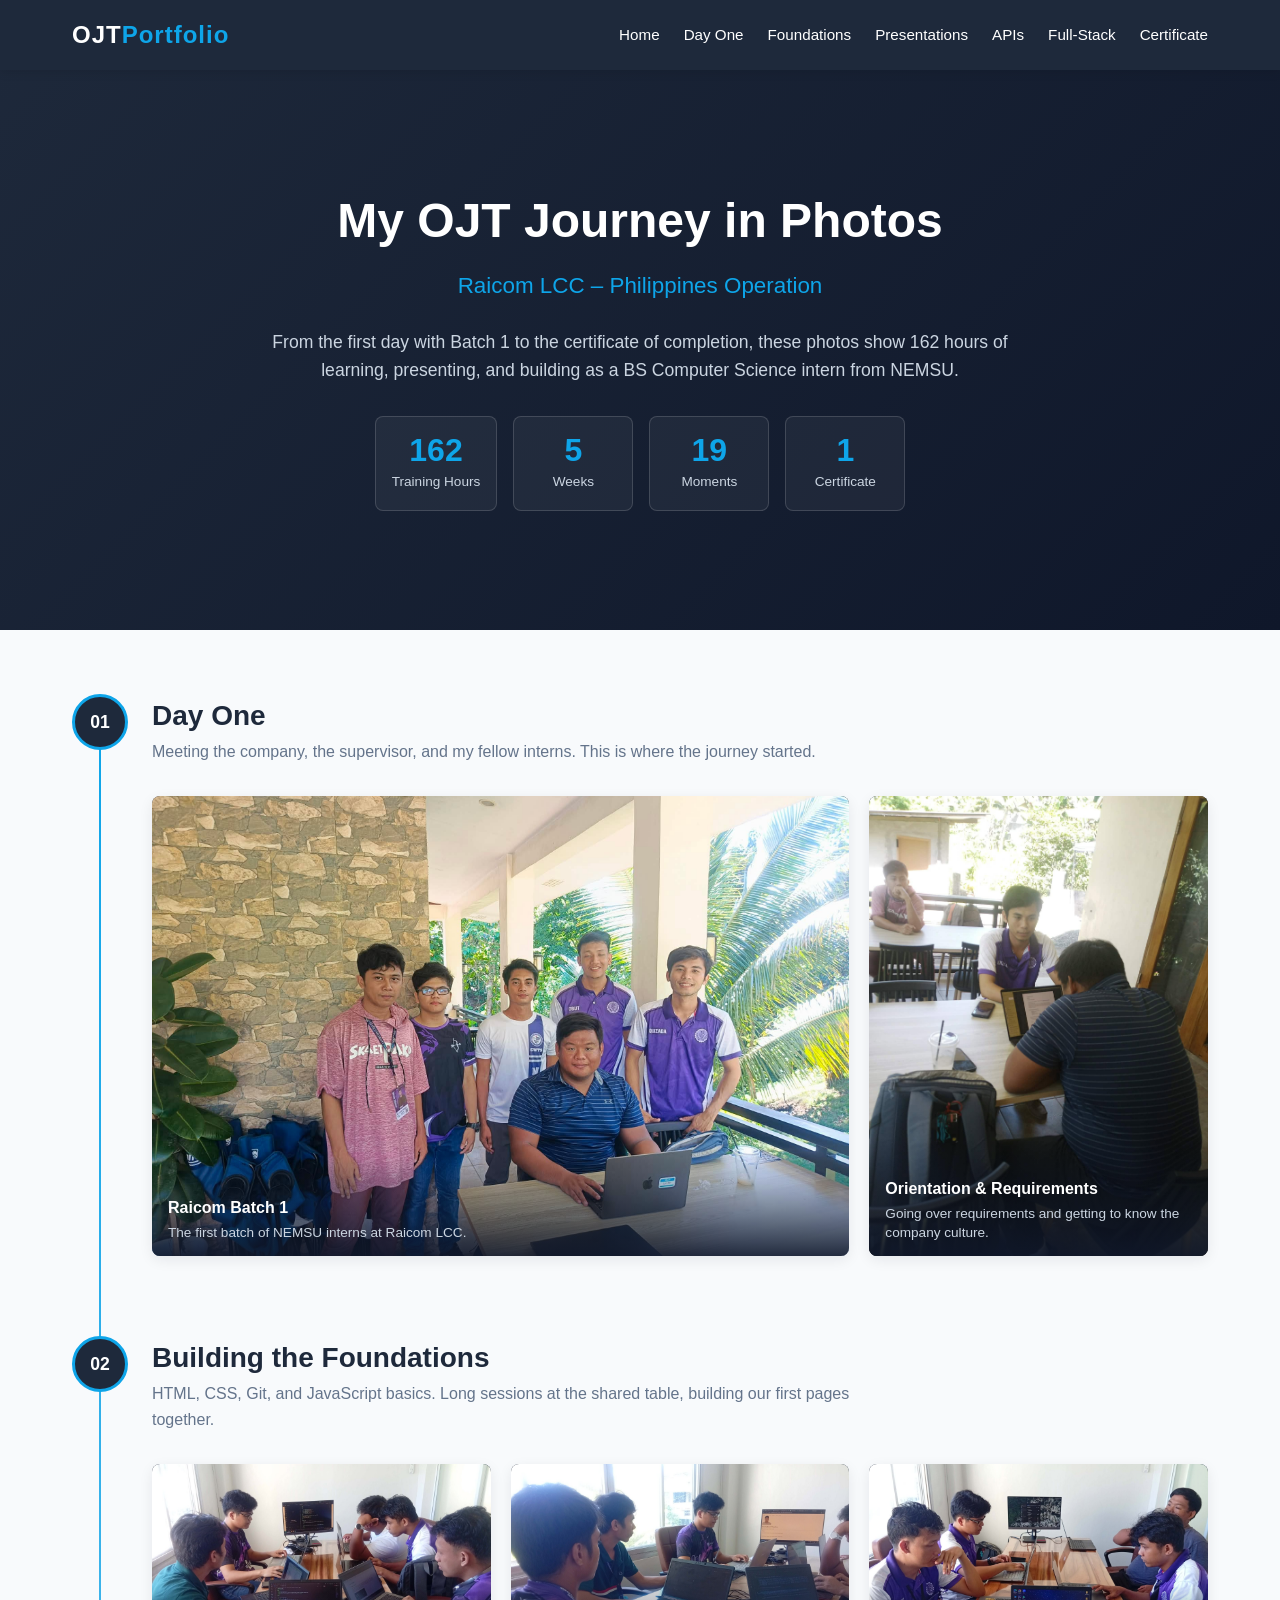
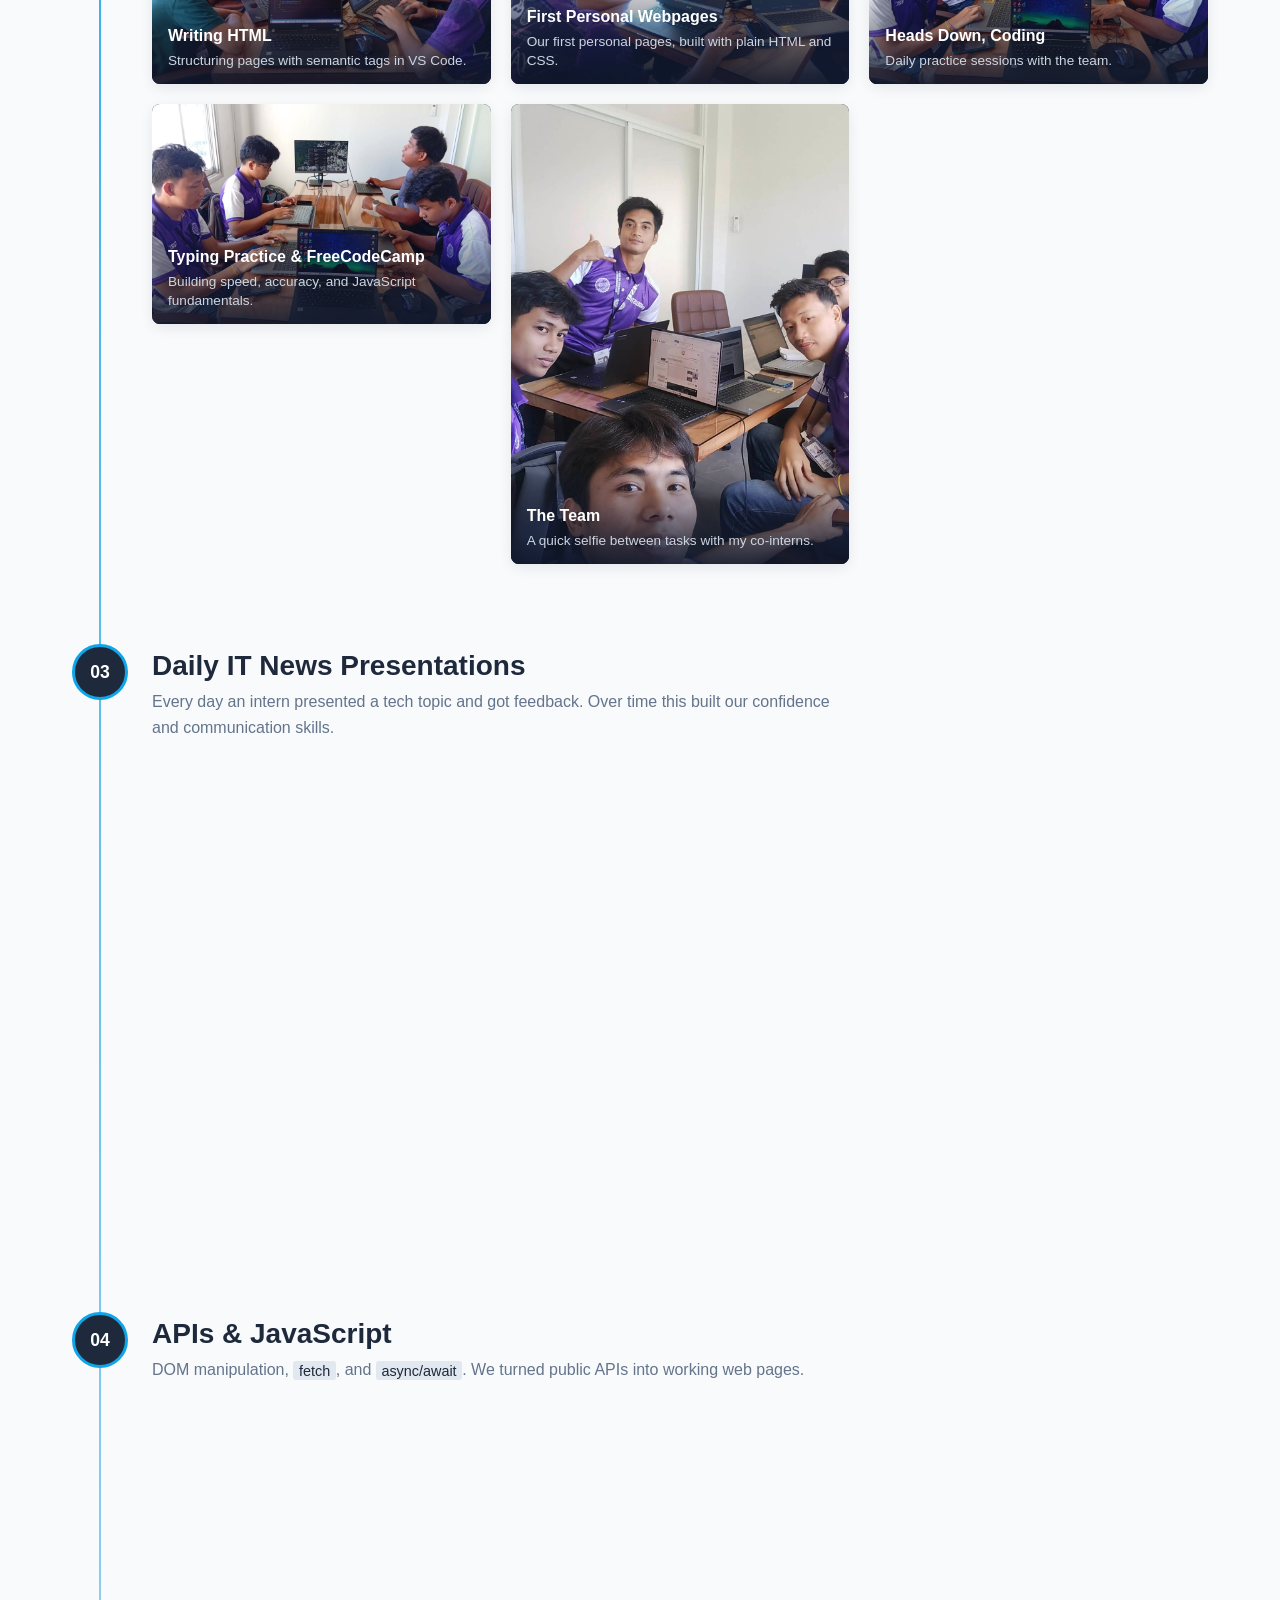
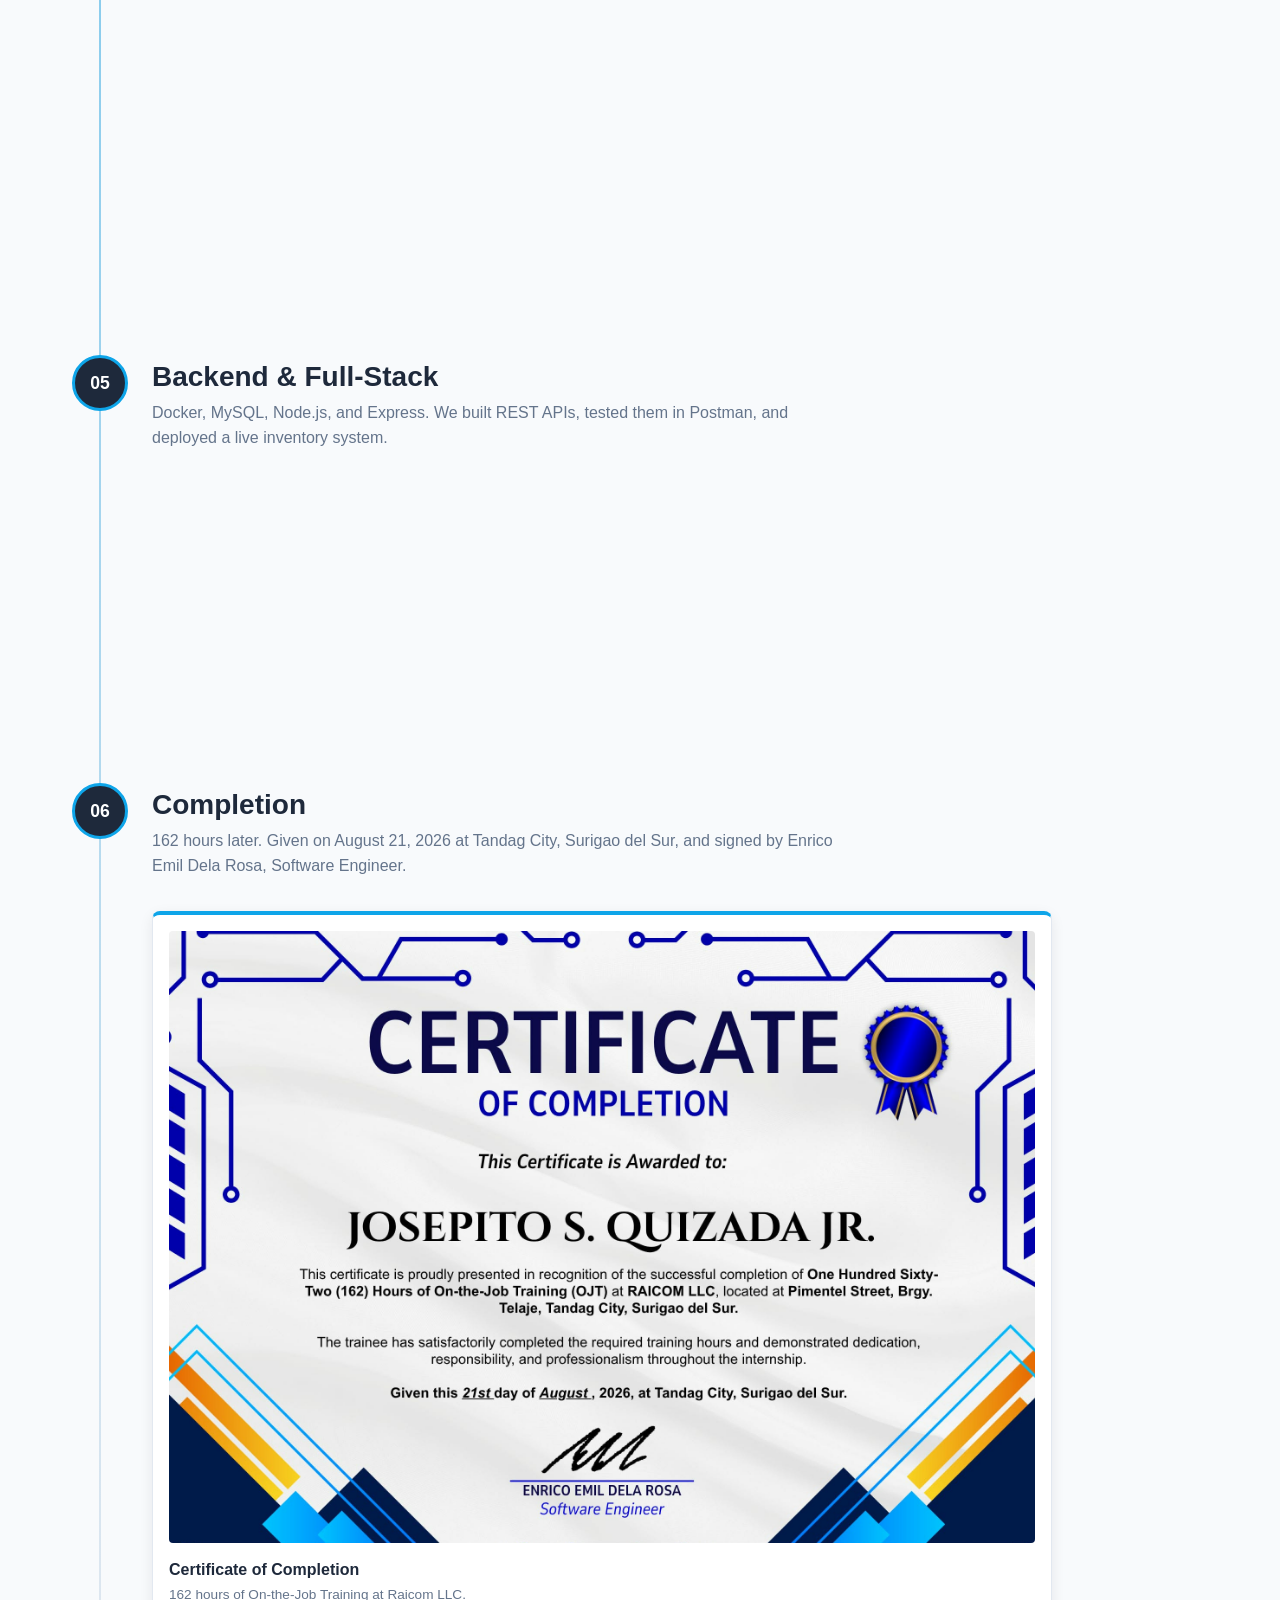
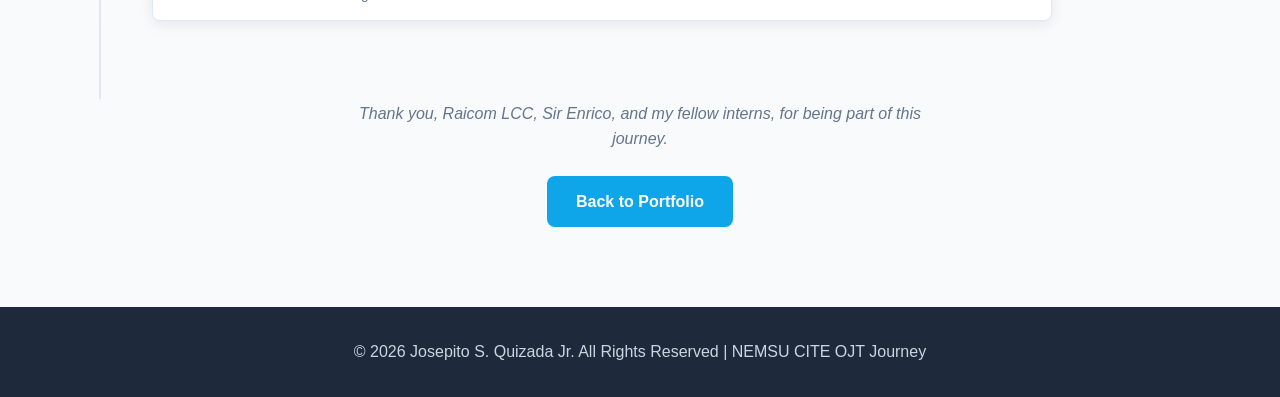
==== gallery.html @ c7881f05 "add image" ====
<!DOCTYPE html>
<html lang="en">

<head>
    <meta charset="UTF-8">
    <meta name="viewport" content="width=device-width, initial-scale=1.0">
    <title>OJT Gallery | Raicom LCC Journey</title>
    <link rel="stylesheet" href="style.css?v=2">
</head>

<body>

    <!-- HEADER / NAVIGATION -->
    <header>
        <div class="nav-container">
            <div class="logo">OJT<span>Portfolio</span></div>
            <div class="hamburger" id="hamburger">
                <span></span><span></span><span></span>
            </div>
            <ul class="nav-links" id="nav-links">
                <li><a href="index.html">Home</a></li>
                <li><a href="#day-one">Day One</a></li>
                <li><a href="#foundations">Foundations</a></li>
                <li><a href="#presentations">Presentations</a></li>
                <li><a href="#apis">APIs</a></li>
                <li><a href="#full-stack">Full-Stack</a></li>
                <li><a href="#completion">Certificate</a></li>
            </ul>
        </div>
    </header>

    <!-- GALLERY HERO -->
    <section class="hero gallery-hero">
        <div class="hero-content">
            <h1>My OJT Journey in Photos</h1>
            <h2>Raicom LCC – Philippines Operation</h2>
            <p>From the first day with Batch 1 to the certificate of completion, these photos show 162 hours of learning, presenting, and building as a BS Computer Science intern from NEMSU.</p>
            <div class="journey-stats">
                <div><strong>162</strong><span>Training Hours</span></div>
                <div><strong>5</strong><span>Weeks</span></div>
                <div><strong>19</strong><span>Moments</span></div>
                <div><strong>1</strong><span>Certificate</span></div>
            </div>
        </div>
    </section>

    <div class="journey">

        <!-- CHAPTER 1 -->
        <section class="chapter" id="day-one">
            <div class="chapter-header">
                <span class="chapter-number">01</span>
                <div>
                    <h2>Day One</h2>
                    <p>Meeting the company, the supervisor, and my fellow interns. This is where the journey started.</p>
                </div>
            </div>
            <div class="photo-grid">
                <figure class="journey-photo wide">
                    <img src="assets/raicombatch1.jpg" alt="Raicom LCC Batch 1 interns group photo" loading="lazy">
                    <figcaption><strong>Raicom Batch 1</strong>The first batch of NEMSU interns at Raicom LCC.</figcaption>
                </figure>
                <figure class="journey-photo tall">
                    <img src="assets/721463658_1334266951483972_678364733204910328_n.jpg" alt="Reviewing OJT requirements on a laptop" loading="lazy">
                    <figcaption><strong>Orientation & Requirements</strong>Going over requirements and getting to know the company culture.</figcaption>
                </figure>
            </div>
        </section>

        <!-- CHAPTER 2 -->
        <section class="chapter" id="foundations">
            <div class="chapter-header">
                <span class="chapter-number">02</span>
                <div>
                    <h2>Building the Foundations</h2>
                    <p>HTML, CSS, Git, and JavaScript basics. Long sessions at the shared table, building our first pages together.</p>
                </div>
            </div>
            <div class="photo-grid">
                <figure class="journey-photo">
                    <img src="assets/724375684_2868672676807858_7904577269663058665_n.jpg" alt="Interns writing HTML in VS Code" loading="lazy">
                    <figcaption><strong>Writing HTML</strong>Structuring pages with semantic tags in VS Code.</figcaption>
                </figure>
                <figure class="journey-photo">
                    <img src="assets/723406323_1397758012410218_245193716592256096_n.jpg" alt="Personal portfolio webpage displayed on a monitor" loading="lazy">
                    <figcaption><strong>First Personal Webpages</strong>Our first personal pages, built with plain HTML and CSS.</figcaption>
                </figure>
                <figure class="journey-photo">
                    <img src="assets/722131070_1001934719464063_4691913325391901336_n.jpg" alt="Interns working on laptops around a table" loading="lazy">
                    <figcaption><strong>Heads Down, Coding</strong>Daily practice sessions with the team.</figcaption>
                </figure>
                <figure class="journey-photo">
                    <img src="assets/724152556_1752923692343780_7006901634733153793_n.jpg" alt="Interns typing on laptops" loading="lazy">
                    <figcaption><strong>Typing Practice & FreeCodeCamp</strong>Building speed, accuracy, and JavaScript fundamentals.</figcaption>
                </figure>
                <figure class="journey-photo tall">
                    <img src="assets/724407792_2012959212926945_6780035419693770024_n.jpg" alt="Selfie with fellow interns in the office" loading="lazy">
                    <figcaption><strong>The Team</strong>A quick selfie between tasks with my co-interns.</figcaption>
                </figure>
            </div>
        </section>

        <!-- CHAPTER 3 -->
        <section class="chapter" id="presentations">
            <div class="chapter-header">
                <span class="chapter-number">03</span>
                <div>
                    <h2>Daily IT News Presentations</h2>
                    <p>Every day an intern presented a tech topic and got feedback. Over time this built our confidence and communication skills.</p>
                </div>
            </div>
            <div class="photo-grid">
                <figure class="journey-photo">
                    <img src="assets/728969310_1725456452208736_2410912896039311364_n.jpg" alt="Presentation slide titled Benefits and Real-Life Uses" loading="lazy">
                    <figcaption><strong>Smart Glasses: Benefits & Real-Life Uses</strong>The Meta Ray-Ban Smart Glasses topic, covering its camera and AI features.</figcaption>
                </figure>
                <figure class="journey-photo">
                    <img src="assets/728473664_1001326665870285_392143491191709705_n.jpg" alt="Intern presenting a slide titled A Much Smarter Assistant" loading="lazy">
                    <figcaption><strong>A Much Smarter Assistant</strong>Presenting the latest in AI assistants to the team.</figcaption>
                </figure>
                <figure class="journey-photo">
                    <img src="assets/729003859_990376323767643_7694907227661144996_n.jpg" alt="Slide titled Multitask Better with Bubbles" loading="lazy">
                    <figcaption><strong>Multitask Better with Bubbles</strong>A mobile productivity feature, discussed as a group.</figcaption>
                </figure>
                <figure class="journey-photo">
                    <img src="assets/732628430_1672381340484463_4357438780199785994_n.jpg" alt="Slide titled Protecting the BPO Industry's Edge" loading="lazy">
                    <figcaption><strong>Protecting the BPO Industry's Edge</strong>How technology is changing the BPO industry.</figcaption>
                </figure>
                <figure class="journey-photo">
                    <img src="assets/740389538_890172923566680_3853242335883349469_n.jpg" alt="Slide titled Enhancing Fisheries with Smarter Solutions" loading="lazy">
                    <figcaption><strong>Enhancing Fisheries with Smarter Solutions</strong>Technology for local industry, close to home in Surigao del Sur.</figcaption>
                </figure>
            </div>
        </section>

        <!-- CHAPTER 4 -->
        <section class="chapter" id="apis">
            <div class="chapter-header">
                <span class="chapter-number">04</span>
                <div>
                    <h2>APIs & JavaScript</h2>
                    <p>DOM manipulation, <code>fetch</code>, and <code>async/await</code>. We turned public APIs into working web pages.</p>
                </div>
            </div>
            <div class="photo-grid">
                <figure class="journey-photo">
                    <img src="assets/741324029_2167921987384156_7016959534248674836_n.jpg" alt="VS Code showing an async fetch function calling an API" loading="lazy">
                    <figcaption><strong>Fetching from an API</strong>Writing <code>async</code> functions to load and render data.</figcaption>
                </figure>
                <figure class="journey-photo">
                    <img src="assets/739139899_1336329362040263_9158942546799377092_n.jpg" alt="Web page listing One Piece Devil Fruits from an API" loading="lazy">
                    <figcaption><strong>Devil Fruits API Project</strong>Rendering API data as cards in the DOM.</figcaption>
                </figure>
                <figure class="journey-photo">
                    <img src="assets/741643065_1571934647619009_1018996313011524096_n.jpg" alt="Intern smiling while coding with a JavaScript file on the monitor" loading="lazy">
                    <figcaption><strong>Prompt-to-API Experiment</strong>Sending user input to an API and showing the response.</figcaption>
                </figure>
                <figure class="journey-photo">
                    <img src="assets/730687630_950086751385381_6681089294189224926_n.jpg" alt="Team discussion around the table" loading="lazy">
                    <figcaption><strong>Feedback & Discussion</strong>Talking through our code and next steps as a team.</figcaption>
                </figure>
                <figure class="journey-photo">
                    <img src="assets/738472727_1433835028507338_1129139053294901568_n.jpg" alt="Interns working on laptops in the office" loading="lazy">
                    <figcaption><strong>Back to Work</strong>Another focused day at the office.</figcaption>
                </figure>
            </div>
        </section>

        <!-- CHAPTER 5 -->
        <section class="chapter" id="full-stack">
            <div class="chapter-header">
                <span class="chapter-number">05</span>
                <div>
                    <h2>Backend & Full-Stack</h2>
                    <p>Docker, MySQL, Node.js, and Express. We built REST APIs, tested them in Postman, and deployed a live inventory system.</p>
                </div>
            </div>
            <div class="photo-grid">
                <figure class="journey-photo">
                    <img src="assets/755864337_1749140056100746_517151868854817988_n.jpg" alt="Node.js server code and Postman request on a laptop" loading="lazy">
                    <figcaption><strong>Building a REST API</strong>Node.js and Express server code next to a Postman test.</figcaption>
                </figure>
                <figure class="journey-photo">
                    <img src="assets/751516571_1548431800114078_7811173529081260983_n.jpg" alt="Interns working on backend code" loading="lazy">
                    <figcaption><strong>Testing Endpoints</strong>Checking routes and JSON responses before deploying.</figcaption>
                </figure>
            </div>
        </section>

        <!-- CHAPTER 6 -->
        <section class="chapter" id="completion">
            <div class="chapter-header">
                <span class="chapter-number">06</span>
                <div>
                    <h2>Completion</h2>
                    <p>162 hours later. Given on August 21, 2026 at Tandag City, Surigao del Sur, and signed by Enrico Emil Dela Rosa, Software Engineer.</p>
                </div>
            </div>
            <figure class="journey-photo certificate-feature">
                <img src="assets/certificate/certificate.jpg" alt="Certificate of Completion awarded to Josepito S. Quizada Jr. for 162 hours of OJT at Raicom LLC" loading="lazy">
                <figcaption><strong>Certificate of Completion</strong>162 hours of On-the-Job Training at Raicom LLC.</figcaption>
            </figure>
        </section>

        <div class="journey-end">
            <p>Thank you, Raicom LCC, Sir Enrico, and my fellow interns, for being part of this journey.</p>
            <a href="index.html" class="btn">Back to Portfolio</a>
        </div>
    </div>

    <!-- LIGHTBOX -->
    <div class="lightbox" id="lightbox" aria-hidden="true">
        <button class="lightbox-btn lightbox-close" id="lightbox-close" aria-label="Close">&times;</button>
        <button class="lightbox-btn lightbox-prev" id="lightbox-prev" aria-label="Previous photo">&#8249;</button>
        <figure>
            <img id="lightbox-image" src="" alt="">
            <figcaption id="lightbox-caption"></figcaption>
        </figure>
        <button class="lightbox-btn lightbox-next" id="lightbox-next" aria-label="Next photo">&#8250;</button>
    </div>

    <!-- FOOTER -->
    <footer>
        <p>&copy; 2026 Josepito S. Quizada Jr. All Rights Reserved | NEMSU CITE OJT Journey</p>
    </footer>

    <script src="gallery.js?v=2"></script>
</body>

</html>
---- style.css ----
/* ==========================================
   CSS VARIABLES & BASE STYLES
   ========================================== */
:root {
    --primary: #1e293b;
    --secondary: #0f172a;
    --accent: #0ea5e9;
    --accent-hover: #0284c7;
    --bg-light: #f8fafc;
    --card-bg: #ffffff;
    --text-main: #334155;
    --text-muted: #64748b;
    --border: #e2e8f0;
    --radius: 8px;
    --transition: all 0.3s ease;
}

* {
    margin: 0;
    padding: 0;
    box-sizing: border-box;
    font-family: 'Segoe UI', Tahoma, Geneva, Verdana, sans-serif;
}

html {
    scroll-behavior: smooth;
}

body {
    background-color: var(--bg-light);
    color: var(--text-main);
    line-height: 1.6;
}

a {
    text-decoration: none;
    color: inherit;
}

ul {
    list-style: none;
}

img {
    display: block;
    max-width: 100%;
    height: auto;
}

/* ==========================================
   NAVIGATION & HEADER
   ========================================== */
header {
    position: fixed;
    top: 0;
    width: 100%;
    background-color: var(--primary);
    color: #fff;
    z-index: 1000;
    box-shadow: 0 2px 10px rgba(0, 0, 0, 0.1);
}

.nav-container {
    max-width: 1200px;
    margin: 0 auto;
    display: flex;
    justify-content: space-between;
    align-items: center;
    padding: 1rem 2rem;
}

.logo {
    font-size: 1.5rem;
    font-weight: 700;
    letter-spacing: 1px;
}

.logo span {
    color: var(--accent);
}

.nav-links {
    display: flex;
    gap: 1.5rem;
}

.nav-links a {
    transition: var(--transition);
    font-weight: 500;
    font-size: 0.95rem;
}

.nav-links a:hover {
    color: var(--accent);
}

.hamburger {
    display: none;
    flex-direction: column;
    cursor: pointer;
    gap: 5px;
}

.hamburger span {
    width: 25px;
    height: 3px;
    background-color: #fff;
    transition: var(--transition);
}

/* ==========================================
   HERO SECTION
   ========================================== */
.hero {
    min-height: 85vh;
    background: linear-gradient(135deg, var(--primary) 0%, var(--secondary) 100%);
    color: #fff;
    display: flex;
    align-items: center;
    justify-content: center;
    text-align: center;
    padding: 6rem 2rem 2rem;
}

.hero-content {
    max-width: 800px;
}

.hero h1 {
    font-size: 3rem;
    margin-bottom: 0.5rem;
}

.hero h2 {
    font-size: 1.4rem;
    color: var(--accent);
    font-weight: 400;
    margin-bottom: 1.5rem;
}

.hero p {
    font-size: 1.1rem;
    color: #cbd5e1;
    margin-bottom: 2rem;
}

.hero .hero-program {
    color: var(--accent);
    font-weight: 600;
    margin-bottom: 1rem;
}

.btn {
    display: inline-block;
    padding: 0.8rem 1.8rem;
    background-color: var(--accent);
    color: #fff;
    border: none;
    border-radius: var(--radius);
    font-weight: 600;
    cursor: pointer;
    transition: var(--transition);
}

.btn:hover {
    background-color: var(--accent-hover);
    transform: translateY(-2px);
}

/* ==========================================
   SHARED LAYOUT & SECTIONS
   ========================================== */
section {
    padding: 5rem 2rem;
    max-width: 1200px;
    margin: 0 auto;
}

.section-title {
    text-align: center;
    font-size: 2rem;
    color: var(--primary);
    margin-bottom: 3rem;
    position: relative;
}

.section-title::after {
    content: '';
    display: block;
    width: 50px;
    height: 4px;
    background-color: var(--accent);
    margin: 0.5rem auto 0;
    border-radius: 2px;
}

/* ==========================================
   NEMSU INSTITUTIONAL IDENTITY
   ========================================== */
.identity-grid {
    display: grid;
    grid-template-columns: repeat(3, 1fr);
    gap: 1.5rem;
}

.identity-card {
    background: var(--card-bg);
    padding: 2rem;
    border-top: 4px solid var(--accent);
    border-radius: var(--radius);
    border-left: 1px solid var(--border);
    border-right: 1px solid var(--border);
    border-bottom: 1px solid var(--border);
}

.identity-card h3 {
    color: var(--primary);
    margin-bottom: 1rem;
}

.identity-card ul {
    padding-left: 1.2rem;
    list-style: disc;
}

.identity-card li {
    margin-bottom: 0.45rem;
}

/* ==========================================
   HOST COMPANY & TRAINING TIMELINE
   ========================================== */
.host-company-intro {
    background: var(--primary);
    color: #fff;
    padding: 2rem;
    border-radius: var(--radius);
    margin-bottom: 1.5rem;
}

.host-company-intro h3 {
    color: var(--accent);
    margin-bottom: 0.5rem;
}

.host-company-grid,
.timeline-grid {
    display: grid;
    grid-template-columns: repeat(3, 1fr);
    gap: 1.5rem;
}

.host-card,
.timeline-card {
    background: var(--card-bg);
    padding: 2rem;
    border: 1px solid var(--border);
    border-radius: var(--radius);
}

.host-card h3 {
    color: var(--primary);
    margin-bottom: 1rem;
}

.value-list {
    padding-left: 1.2rem;
    list-style: disc;
}

.value-list li {
    margin-bottom: 0.8rem;
}

.timeline-title {
    margin-top: 4rem;
}

.timeline-card {
    border-top: 4px solid var(--accent);
}

.timeline-label {
    display: block;
    color: var(--accent-hover);
    font-weight: 700;
    margin-bottom: 1rem;
}

/* ==========================================
   ABOUT & HOURS PROGRESS
   ========================================== */
.about-grid {
    display: grid;
    grid-template-columns: 1fr 1fr;
    gap: 2rem;
    align-items: center;
}

.about-info {
    background: var(--card-bg);
    padding: 2rem;
    border-radius: var(--radius);
    border: 1px solid var(--border);
}

.about-info p {
    margin-bottom: 1rem;
}

.progress-box {
    background: var(--card-bg);
    padding: 2rem;
    border-radius: var(--radius);
    border: 1px solid var(--border);
}

.progress-details {
    display: flex;
    justify-content: space-between;
    margin-bottom: 0.5rem;
    font-weight: 600;
}

.progress-bar-bg {
    width: 100%;
    height: 20px;
    background-color: var(--border);
    border-radius: 10px;
    overflow: hidden;
    margin-bottom: 1rem;
}

.progress-bar-fill {
    height: 100%;
    width: 0%; /* Dynamic via JS */
    background-color: var(--accent);
    transition: width 1.5s ease-in-out;
}

/* ==========================================
   LOGS SECTION & FILTERS
   ========================================== */
.filter-buttons {
    display: flex;
    justify-content: center;
    gap: 1rem;
    margin-bottom: 2rem;
    flex-wrap: wrap;
}

.filter-btn {
    padding: 0.5rem 1.2rem;
    background: var(--card-bg);
    border: 1px solid var(--border);
    border-radius: var(--radius);
    cursor: pointer;
    transition: var(--transition);
    font-weight: 500;
}

.filter-btn.active,
.filter-btn:hover {
    background: var(--primary);
    color: #fff;
    border-color: var(--primary);
}

.logs-grid {
    display: grid;
    grid-template-columns: repeat(auto-fit, minmax(300px, 1fr));
    gap: 1.5rem;
}

.log-card {
    background: var(--card-bg);
    padding: 1.5rem;
    border-radius: var(--radius);
    border: 1px solid var(--border);
    transition: var(--transition);
}

.log-card:hover {
    transform: translateY(-5px);
    box-shadow: 0 5px 15px rgba(0, 0, 0, 0.05);
}

.log-card .date {
    font-size: 0.85rem;
    color: var(--accent);
    font-weight: 600;
    text-transform: uppercase;
    margin-bottom: 0.5rem;
}

.log-card h3 {
    margin-bottom: 0.5rem;
    color: var(--primary);
}

.log-card p {
    text-align: left;
}

.log-card code {
    background: var(--bg-light);
    color: var(--primary);
    padding: 0.1rem 0.35rem;
    border-radius: 3px;
    font-size: 0.9em;
}

.log-link {
    display: inline-block;
    margin-top: 1rem;
    color: var(--accent-hover);
    font-weight: 700;
}

.log-link:hover {
    color: var(--primary);
    text-decoration: underline;
}

/* ==========================================
   PROJECTS SECTION
   ========================================== */
.projects-grid {
    display: grid;
    grid-template-columns: repeat(auto-fit, minmax(280px, 1fr));
    gap: 2rem;
}

.project-card {
    background: var(--card-bg);
    border-radius: var(--radius);
    border: 1px solid var(--border);
    overflow: hidden;
    cursor: pointer;
    transition: var(--transition);
}

.project-card:hover {
    transform: translateY(-5px);
    box-shadow: 0 8px 20px rgba(0, 0, 0, 0.08);
}

.project-img {
    width: 100%;
    height: 180px;
    background-color: var(--primary);
    display: flex;
    align-items: center;
    justify-content: center;
    color: #fff;
    font-weight: 600;
}

.project-info {
    padding: 1.5rem;
}

.project-info h3 {
    color: var(--primary);
    margin-bottom: 0.5rem;
}

.project-tags {
    display: flex;
    gap: 0.5rem;
    flex-wrap: wrap;
    margin-top: 1rem;
}

.project-link {
    display: inline-block;
    margin-top: 1.25rem;
    color: var(--accent-hover);
    font-weight: 700;
}

.project-link:hover {
    color: var(--primary);
    text-decoration: underline;
}

.tag {
    font-size: 0.75rem;
    background: var(--bg-light);
    padding: 0.2rem 0.6rem;
    border-radius: 4px;
    border: 1px solid var(--border);
}

/* ==========================================
   JOURNEY GALLERY PREVIEW (HOME PAGE)
   ========================================== */
.gallery-preview-grid {
    display: grid;
    grid-template-columns: repeat(4, 1fr);
    grid-auto-rows: 180px;
    gap: 1rem;
}

.gallery-preview-item {
    position: relative;
    overflow: hidden;
    border-radius: var(--radius);
    background: var(--primary);
}

.gallery-preview-item.large {
    grid-column: span 2;
    grid-row: span 2;
}

.gallery-preview-item img {
    width: 100%;
    height: 100%;
    object-fit: cover;
    transition: transform 0.5s ease;
}

.gallery-preview-item span {
    position: absolute;
    left: 0;
    right: 0;
    bottom: 0;
    padding: 2rem 1rem 0.75rem;
    background: linear-gradient(transparent, rgba(15, 23, 42, 0.85));
    color: #fff;
    font-weight: 700;
}

.gallery-preview-item:hover img {
    transform: scale(1.06);
}

.gallery-cta {
    text-align: center;
    margin-top: 2rem;
}

/* ==========================================
   JOURNEY GALLERY PAGE
   ========================================== */
.gallery-hero {
    min-height: 70vh;
    max-width: none;
}

.journey-stats {
    display: flex;
    justify-content: center;
    flex-wrap: wrap;
    gap: 1rem;
}

.journey-stats div {
    min-width: 120px;
    padding: 1rem;
    border: 1px solid rgba(255, 255, 255, 0.15);
    border-radius: var(--radius);
    background: rgba(255, 255, 255, 0.05);
}

.journey-stats strong {
    display: block;
    color: var(--accent);
    font-size: 2rem;
    line-height: 1.1;
}

.journey-stats span {
    color: #cbd5e1;
    font-size: 0.85rem;
}

.journey {
    position: relative;
    max-width: 1200px;
    margin: 0 auto;
    padding: 0 2rem;
}

/* Timeline line connecting the chapters */
.journey::before {
    content: '';
    position: absolute;
    top: 5rem;
    bottom: 10rem;
    left: calc(2rem + 27px);
    width: 2px;
    background: linear-gradient(var(--accent), var(--border));
}

.chapter {
    position: relative;
    max-width: none;
    padding: 4rem 0 1rem;
}

.chapter-header {
    display: flex;
    align-items: flex-start;
    gap: 1.5rem;
    margin-bottom: 2rem;
}

.chapter-number {
    position: relative;
    z-index: 1;
    flex-shrink: 0;
    display: flex;
    align-items: center;
    justify-content: center;
    width: 56px;
    height: 56px;
    border-radius: 50%;
    background: var(--primary);
    border: 3px solid var(--accent);
    color: #fff;
    font-weight: 700;
    font-size: 1.1rem;
}

.chapter-header h2 {
    color: var(--primary);
    font-size: 1.75rem;
}

.chapter-header p {
    max-width: 700px;
    color: var(--text-muted);
}

.chapter-header code {
    background: var(--border);
    color: var(--primary);
    padding: 0.1rem 0.35rem;
    border-radius: 3px;
    font-size: 0.9em;
}

.photo-grid {
    display: grid;
    grid-template-columns: repeat(auto-fill, minmax(280px, 1fr));
    grid-auto-rows: 220px;
    grid-auto-flow: dense;
    gap: 1.25rem;
    padding-left: calc(56px + 1.5rem);
}

.journey-photo {
    position: relative;
    overflow: hidden;
    border-radius: var(--radius);
    background: var(--primary);
    cursor: zoom-in;
    box-shadow: 0 4px 14px rgba(15, 23, 42, 0.08);
    opacity: 0;
    transform: translateY(24px);
    transition: opacity 0.6s ease, transform 0.6s ease, box-shadow 0.3s ease;
}

.journey-photo.visible {
    opacity: 1;
    transform: none;
}

.journey-photo.wide {
    grid-column: span 2;
    grid-row: span 2;
}

.journey-photo.tall {
    grid-row: span 2;
}

.journey-photo img {
    display: block;
    width: 100%;
    height: 100%;
    object-fit: cover;
    transition: transform 0.5s ease;
}

.journey-photo figcaption {
    position: absolute;
    left: 0;
    right: 0;
    bottom: 0;
    padding: 2.5rem 1rem 0.9rem;
    background: linear-gradient(transparent, rgba(15, 23, 42, 0.9));
    color: #cbd5e1;
    font-size: 0.85rem;
    line-height: 1.4;
}

.journey-photo figcaption strong {
    display: block;
    color: #fff;
    font-size: 1rem;
    margin-bottom: 0.2rem;
}

.journey-photo figcaption code {
    background: rgba(255, 255, 255, 0.15);
    color: #fff;
    padding: 0 0.3rem;
    border-radius: 3px;
}

.journey-photo:hover {
    box-shadow: 0 10px 28px rgba(15, 23, 42, 0.18);
}

.journey-photo:hover img {
    transform: scale(1.05);
}

.certificate-feature {
    margin-left: calc(56px + 1.5rem);
    max-width: 900px;
    padding: 1rem;
    background: var(--card-bg);
    border: 1px solid var(--border);
    border-top: 4px solid var(--accent);
}

.certificate-feature img {
    height: auto;
    border-radius: 4px;
}

.certificate-feature figcaption {
    position: static;
    padding: 1rem 0 0;
    background: none;
    color: var(--text-muted);
}

.certificate-feature figcaption strong {
    color: var(--primary);
}

.certificate-feature:hover img {
    transform: none;
}

.journey-end {
    padding: 4rem 0 2rem;
    text-align: center;
}

.journey-end p {
    max-width: 600px;
    margin: 0 auto 1.5rem;
    color: var(--text-muted);
    font-style: italic;
}

/* Lightbox */
.lightbox {
    display: none;
    position: fixed;
    inset: 0;
    z-index: 2100;
    align-items: center;
    justify-content: center;
    padding: 2rem 4.5rem;
    background: rgba(15, 23, 42, 0.95);
}

.lightbox.open {
    display: flex;
}

.lightbox figure {
    max-width: 1100px;
    text-align: center;
}

.lightbox img {
    max-width: 100%;
    max-height: 78vh;
    object-fit: contain;
    border-radius: 4px;
}

.lightbox figcaption {
    margin-top: 1rem;
    color: #cbd5e1;
}

.lightbox figcaption strong {
    display: block;
    color: #fff;
    font-size: 1.1rem;
}

.lightbox figcaption code {
    background: rgba(255, 255, 255, 0.1);
    color: #fff;
    padding: 0.1rem 0.35rem;
    border-radius: 3px;
}

.lightbox-count {
    display: block;
    margin-top: 0.5rem;
    color: var(--accent);
    font-size: 0.85rem;
    font-weight: 600;
}

.lightbox-btn {
    position: absolute;
    border: 0;
    background: rgba(255, 255, 255, 0.08);
    color: #fff;
    cursor: pointer;
    transition: var(--transition);
}

.lightbox-btn:hover {
    background: var(--accent);
}

.lightbox-close {
    top: 1rem;
    right: 1rem;
    width: 44px;
    height: 44px;
    border-radius: 50%;
    font-size: 1.8rem;
    line-height: 1;
}

.lightbox-prev,
.lightbox-next {
    top: 50%;
    transform: translateY(-50%);
    width: 48px;
    height: 72px;
    border-radius: var(--radius);
    font-size: 2.5rem;
}

.lightbox-prev {
    left: 1rem;
}

.lightbox-next {
    right: 1rem;
}

/* ==========================================
   SKILLS SECTION
   ========================================== */
.skills-grid {
    display: grid;
    grid-template-columns: 1fr 1fr;
    gap: 2rem;
}

.skills-category {
    background: var(--card-bg);
    padding: 2rem;
    border-radius: var(--radius);
    border: 1px solid var(--border);
}

.skills-category h3 {
    margin-bottom: 1rem;
    color: var(--primary);
}

.skills-list {
    display: flex;
    flex-wrap: wrap;
    gap: 0.8rem;
}

.skill-badge {
    background: var(--bg-light);
    border: 1px solid var(--border);
    padding: 0.5rem 1rem;
    border-radius: 20px;
    font-size: 0.9rem;
    font-weight: 500;
}

/* ==========================================
   CONTACT SECTION
   ========================================== */
.contact-container {
    display: grid;
    grid-template-columns: 1fr 1fr;
    gap: 2rem;
}

.contact-info,
.contact-form {
    background: var(--card-bg);
    padding: 2rem;
    border-radius: var(--radius);
    border: 1px solid var(--border);
}

.form-group {
    margin-bottom: 1.2rem;
}

.form-group label {
    display: block;
    margin-bottom: 0.4rem;
    font-weight: 500;
}

.form-group input,
.form-group textarea {
    width: 100%;
    padding: 0.8rem;
    border: 1px solid var(--border);
    border-radius: var(--radius);
    outline: none;
}

.form-group input:focus,
.form-group textarea:focus {
    border-color: var(--accent);
}

/* ==========================================
   MODAL POPUP
   ========================================== */
.modal {
    display: none;
    position: fixed;
    top: 0;
    left: 0;
    width: 100%;
    height: 100%;
    background-color: rgba(0, 0, 0, 0.6);
    z-index: 2000;
    justify-content: center;
    align-items: center;
    padding: 1rem;
}

.modal-content {
    background: var(--card-bg);
    padding: 2rem;
    border-radius: var(--radius);
    max-width: 600px;
    width: 100%;
    position: relative;
}

.close-modal {
    position: absolute;
    top: 1rem;
    right: 1.5rem;
    font-size: 1.5rem;
    cursor: pointer;
    color: var(--text-muted);
}

/* ==========================================
   FOOTER
   ========================================== */
footer {
    background: var(--primary);
    color: #cbd5e1;
    text-align: center;
    padding: 2rem;
    margin-top: 3rem;
}

/* ==========================================
   RESPONSIVE DESIGN
   ========================================== */
@media (max-width: 768px) {
    .hamburger {
        display: flex;
    }

    .nav-links {
        display: none;
        flex-direction: column;
        position: absolute;
        top: 100%;
        left: 0;
        width: 100%;
        background: var(--primary);
        padding: 1rem;
    }

    .nav-links.active {
        display: flex;
    }

    .about-grid,
    .identity-grid,
    .host-company-grid,
    .timeline-grid,
    .skills-grid,
    .contact-container {
        grid-template-columns: 1fr;
    }

    .gallery-preview-grid {
        grid-template-columns: 1fr 1fr;
        grid-auto-rows: 140px;
    }

    .journey {
        padding: 0 1rem;
    }

    .journey::before {
        display: none;
    }

    .chapter-number {
        width: 44px;
        height: 44px;
        font-size: 0.95rem;
    }

    .photo-grid {
        grid-template-columns: 1fr;
        grid-auto-rows: 240px;
        padding-left: 0;
    }

    .journey-photo.wide {
        grid-column: auto;
        grid-row: auto;
    }

    .certificate-feature {
        margin-left: 0;
    }

    .lightbox {
        padding: 4rem 0.5rem 6rem;
    }

    .lightbox-prev,
    .lightbox-next {
        top: auto;
        bottom: 1rem;
        transform: none;
    }

    .hero h1 {
        font-size: 2.2rem;
    }
}
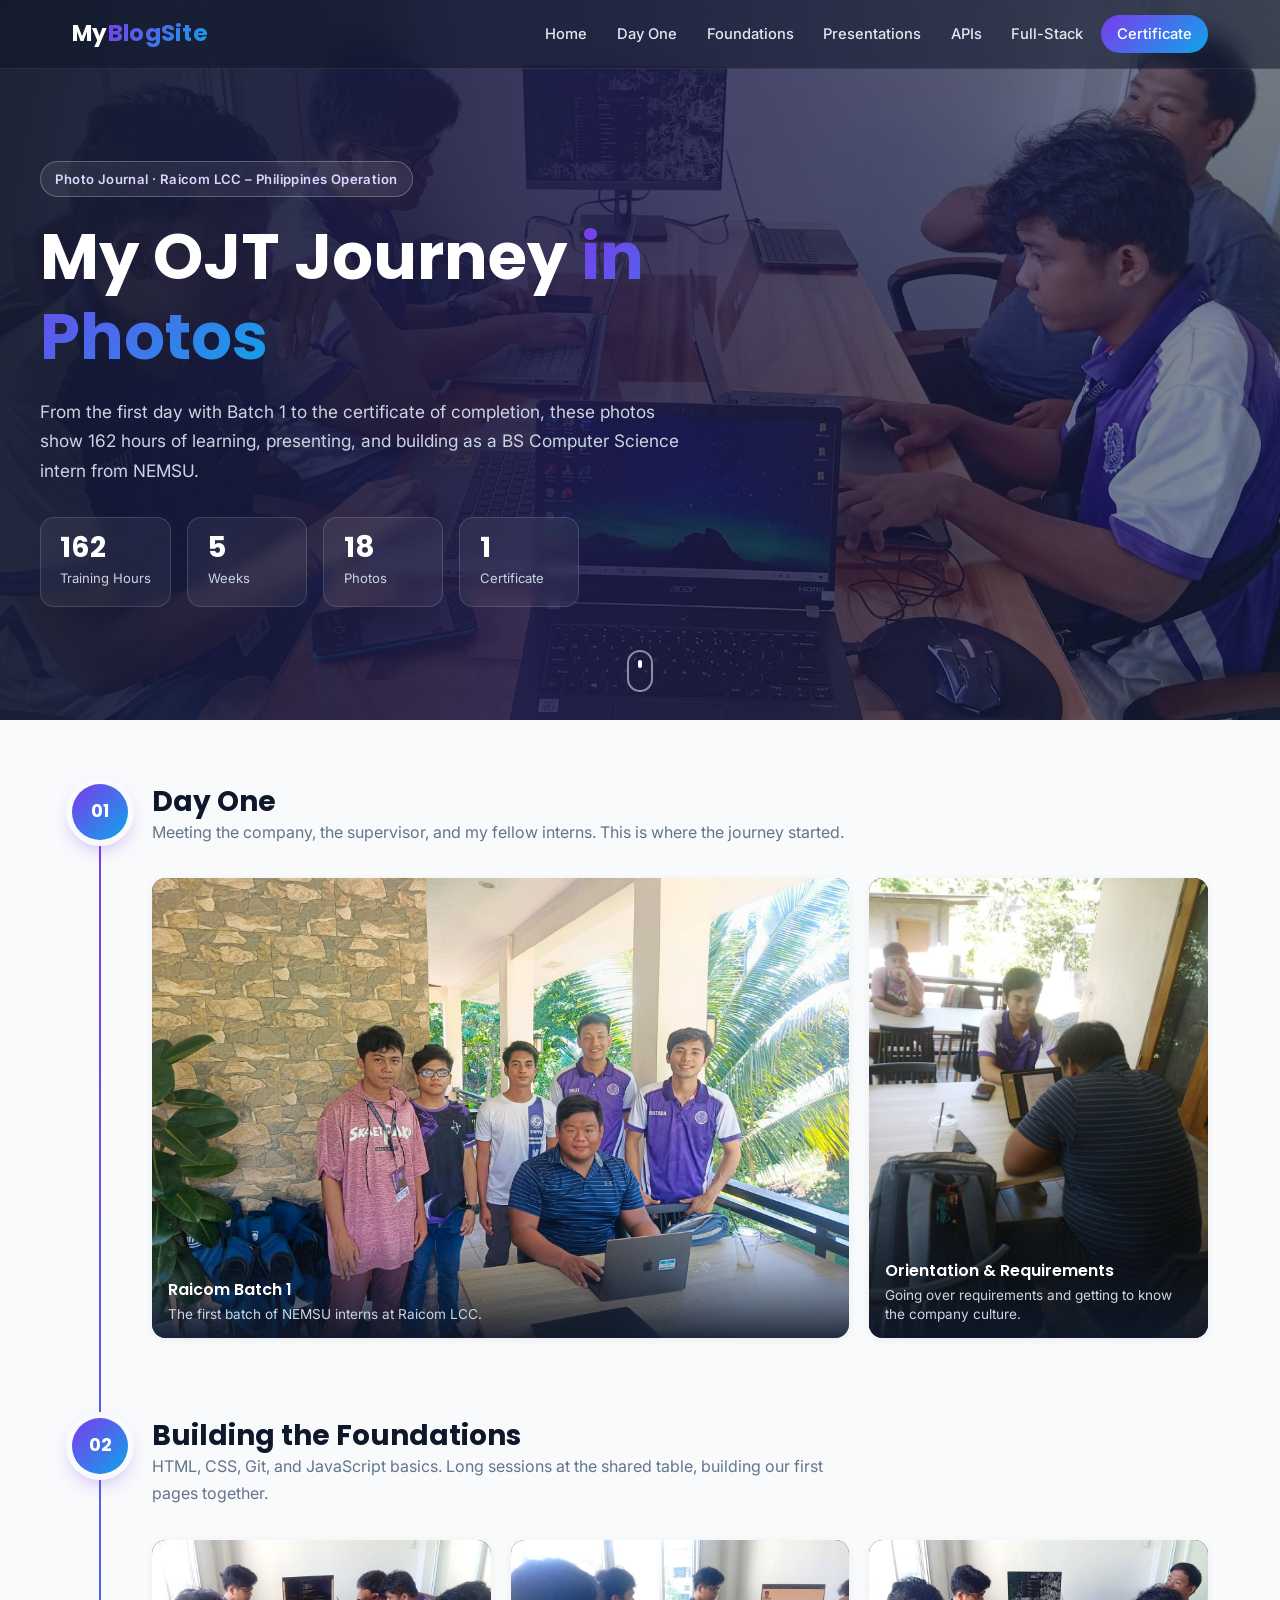
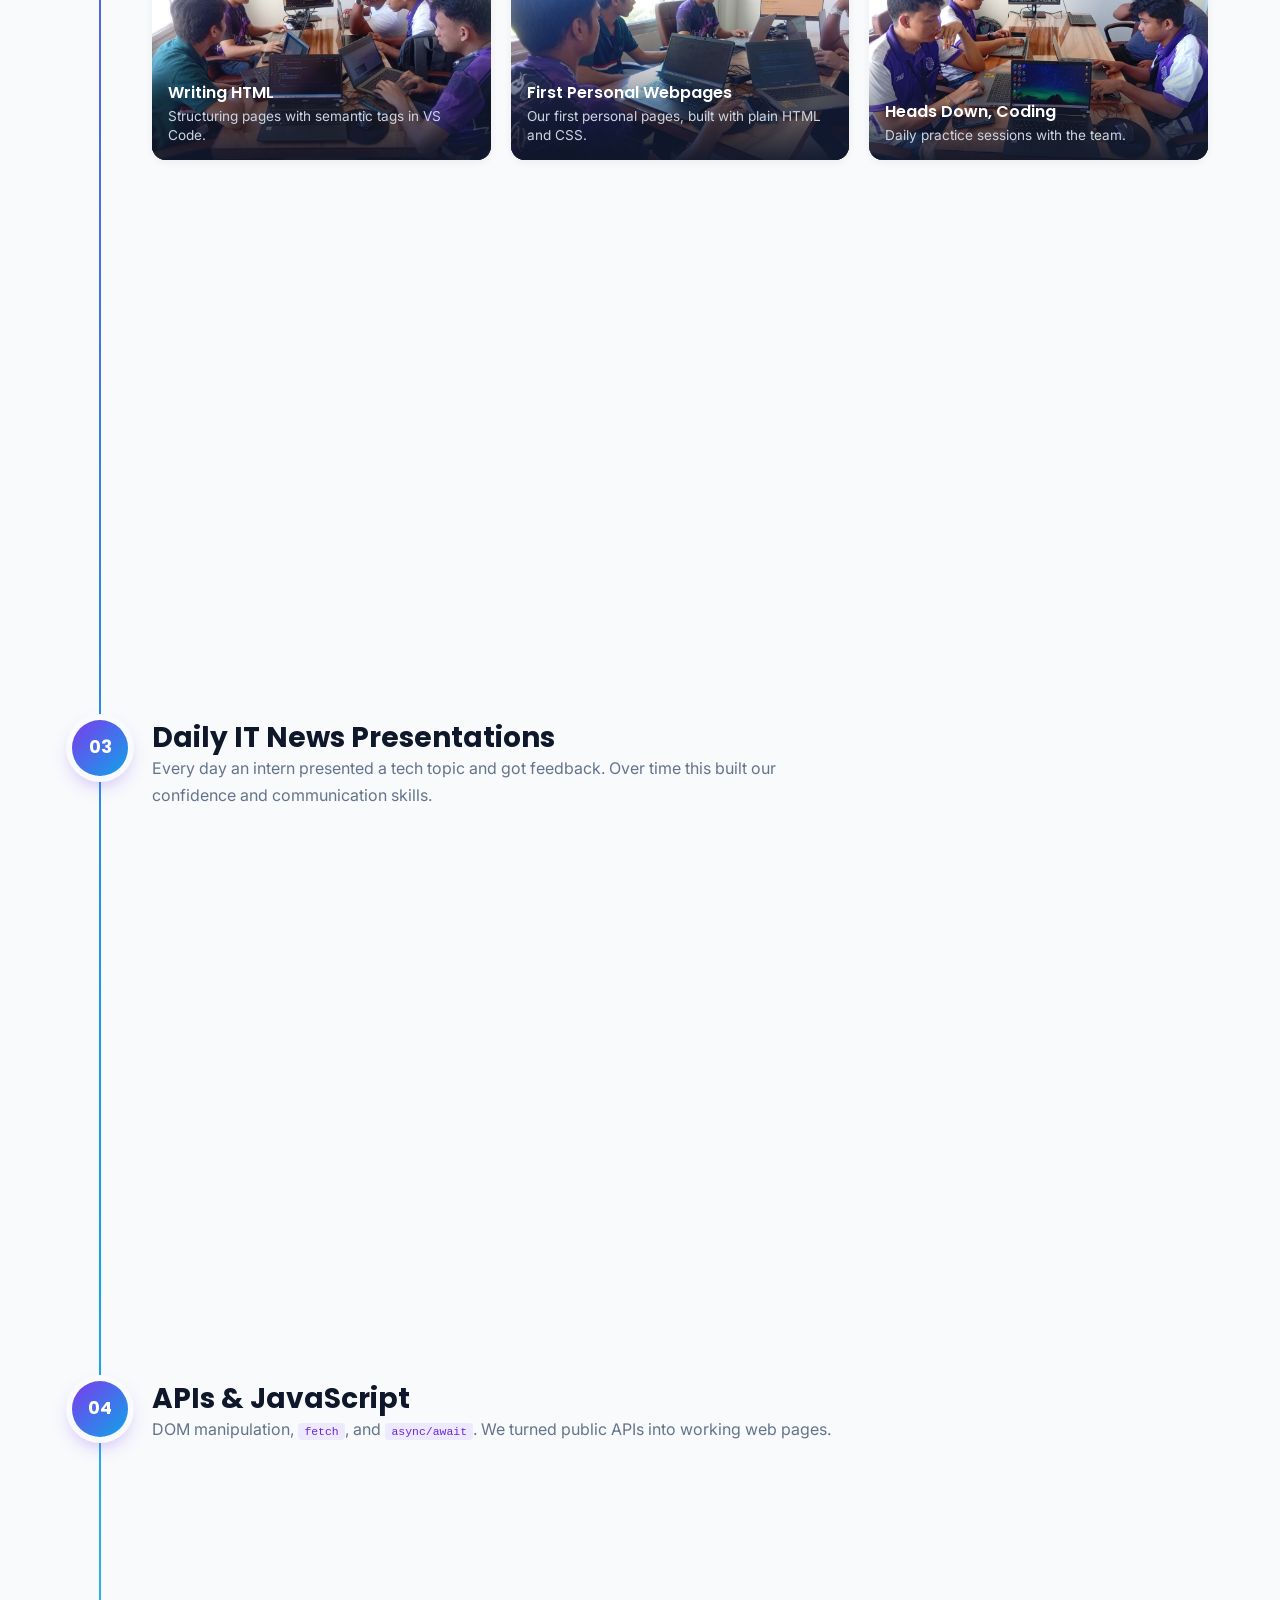
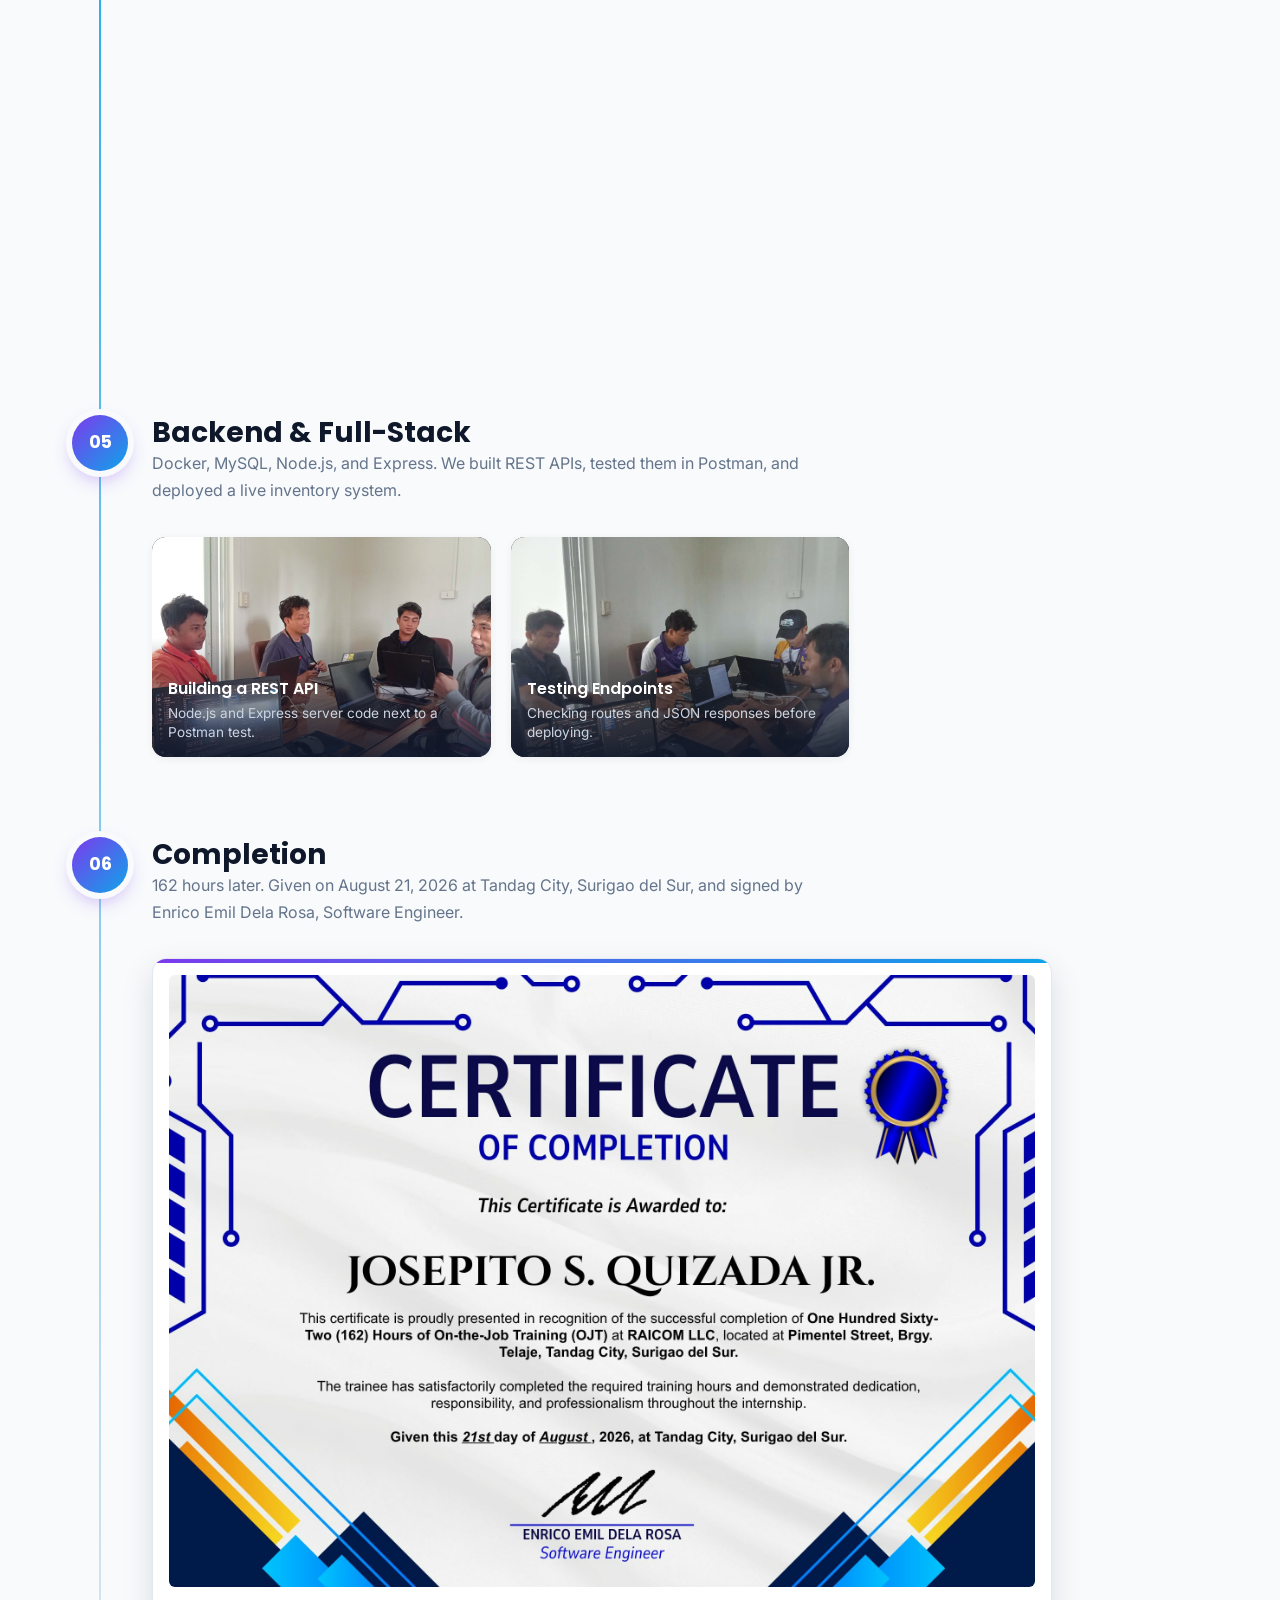
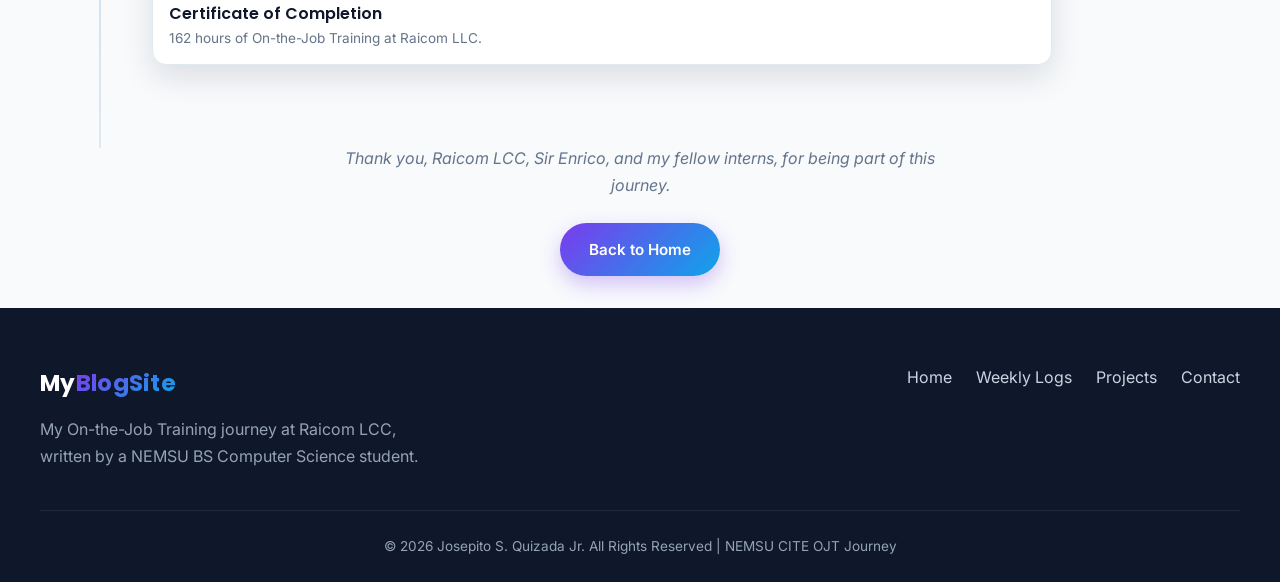
==== commit f785a0b1: "make responsive image" ====
--- a/gallery.html
+++ b/gallery.html
@@ -4,19 +4,22 @@
 <head>
     <meta charset="UTF-8">
     <meta name="viewport" content="width=device-width, initial-scale=1.0">
-    <title>OJT Gallery | Raicom LCC Journey</title>
-    <link rel="stylesheet" href="style.css?v=2">
+    <title>MyBlogSite Gallery | Raicom LCC Journey</title>
+    <link rel="preconnect" href="https://fonts.googleapis.com">
+    <link rel="preconnect" href="https://fonts.gstatic.com" crossorigin>
+    <link href="https://fonts.googleapis.com/css2?family=Inter:wght@400;500;600&family=Poppins:wght@500;600;700&display=swap" rel="stylesheet">
+    <link rel="stylesheet" href="style.css?v=3">
 </head>
 
 <body>
 
     <!-- HEADER / NAVIGATION -->
-    <header>
+    <header id="site-header">
         <div class="nav-container">
-            <div class="logo">OJT<span>Portfolio</span></div>
-            <div class="hamburger" id="hamburger">
+            <a href="index.html" class="logo">My<span>BlogSite</span></a>
+            <button class="hamburger" id="hamburger" aria-label="Toggle menu">
                 <span></span><span></span><span></span>
-            </div>
+            </button>
             <ul class="nav-links" id="nav-links">
                 <li><a href="index.html">Home</a></li>
                 <li><a href="#day-one">Day One</a></li>
@@ -24,24 +27,25 @@
                 <li><a href="#presentations">Presentations</a></li>
                 <li><a href="#apis">APIs</a></li>
                 <li><a href="#full-stack">Full-Stack</a></li>
-                <li><a href="#completion">Certificate</a></li>
+                <li><a href="#completion" class="nav-cta">Certificate</a></li>
             </ul>
         </div>
     </header>
 
     <!-- GALLERY HERO -->
-    <section class="hero gallery-hero">
+    <section class="hero gallery-hero" style="--hero-image: url('assets/722131070_1001934719464063_4691913325391901336_n.jpg');">
         <div class="hero-content">
-            <h1>My OJT Journey in Photos</h1>
-            <h2>Raicom LCC – Philippines Operation</h2>
+            <span class="hero-chip">Photo Journal · Raicom LCC – Philippines Operation</span>
+            <h1>My OJT Journey <span class="gradient-text">in Photos</span></h1>
             <p>From the first day with Batch 1 to the certificate of completion, these photos show 162 hours of learning, presenting, and building as a BS Computer Science intern from NEMSU.</p>
-            <div class="journey-stats">
+            <div class="hero-stats">
                 <div><strong>162</strong><span>Training Hours</span></div>
                 <div><strong>5</strong><span>Weeks</span></div>
-                <div><strong>19</strong><span>Moments</span></div>
+                <div><strong>18</strong><span>Photos</span></div>
                 <div><strong>1</strong><span>Certificate</span></div>
             </div>
         </div>
+        <a href="#day-one" class="scroll-hint" aria-label="Scroll down"></a>
     </section>
 
     <div class="journey">
@@ -204,7 +208,7 @@
 
         <div class="journey-end">
             <p>Thank you, Raicom LCC, Sir Enrico, and my fellow interns, for being part of this journey.</p>
-            <a href="index.html" class="btn">Back to Portfolio</a>
+            <a href="index.html" class="btn">Back to Home</a>
         </div>
     </div>
 
@@ -221,10 +225,24 @@
 
     <!-- FOOTER -->
     <footer>
-        <p>&copy; 2026 Josepito S. Quizada Jr. All Rights Reserved | NEMSU CITE OJT Journey</p>
+        <div class="footer-inner">
+            <div>
+                <a href="index.html" class="logo">My<span>BlogSite</span></a>
+                <p>My On-the-Job Training journey at Raicom LCC, written by a NEMSU BS Computer Science student.</p>
+            </div>
+            <ul class="footer-links">
+                <li><a href="index.html">Home</a></li>
+                <li><a href="index.html#logs">Weekly Logs</a></li>
+                <li><a href="index.html#projects">Projects</a></li>
+                <li><a href="index.html#contact">Contact</a></li>
+            </ul>
+        </div>
+        <p class="footer-copy">&copy; 2026 Josepito S. Quizada Jr. All Rights Reserved | NEMSU CITE OJT Journey</p>
     </footer>
 
-    <script src="gallery.js?v=2"></script>
+    <button class="back-to-top" id="back-to-top" aria-label="Back to top">↑</button>
+
+    <script src="gallery.js?v=3"></script>
 </body>
 
 </html>
--- a/style.css
+++ b/style.css
@@ -2,24 +2,30 @@
    CSS VARIABLES & BASE STYLES
    ========================================== */
 :root {
-    --primary: #1e293b;
-    --secondary: #0f172a;
-    --accent: #0ea5e9;
-    --accent-hover: #0284c7;
+    --primary: #0f172a;
+    --secondary: #1e1b4b;
+    --accent: #7c3aed;
+    --accent-2: #0ea5e9;
+    --accent-hover: #6d28d9;
+    --gradient: linear-gradient(135deg, #7c3aed 0%, #0ea5e9 100%);
     --bg-light: #f8fafc;
+    --band: #f3f1fd;
     --card-bg: #ffffff;
     --text-main: #334155;
     --text-muted: #64748b;
     --border: #e2e8f0;
-    --radius: 8px;
+    --radius: 14px;
+    --shadow-sm: 0 2px 8px rgba(15, 23, 42, 0.06);
+    --shadow-md: 0 12px 32px rgba(15, 23, 42, 0.12);
     --transition: all 0.3s ease;
+    --font-body: 'Inter', 'Segoe UI', Tahoma, Geneva, Verdana, sans-serif;
+    --font-heading: 'Poppins', 'Segoe UI', Tahoma, Geneva, Verdana, sans-serif;
 }
 
 * {
     margin: 0;
     padding: 0;
     box-sizing: border-box;
-    font-family: 'Segoe UI', Tahoma, Geneva, Verdana, sans-serif;
 }
 
 html {
@@ -29,7 +35,16 @@
 body {
     background-color: var(--bg-light);
     color: var(--text-main);
-    line-height: 1.6;
+    font-family: var(--font-body);
+    line-height: 1.7;
+    overflow-x: hidden;
+}
+
+h1,
+h2,
+h3 {
+    font-family: var(--font-heading);
+    line-height: 1.25;
 }
 
 a {
@@ -45,6 +60,29 @@
     display: block;
     max-width: 100%;
     height: auto;
+}
+
+button {
+    font-family: inherit;
+}
+
+[hidden] {
+    display: none !important;
+}
+
+code {
+    background: #ede9fe;
+    color: var(--accent-hover);
+    padding: 0.1rem 0.4rem;
+    border-radius: 4px;
+    font-size: 0.88em;
+}
+
+.gradient-text {
+    background: var(--gradient);
+    -webkit-background-clip: text;
+    background-clip: text;
+    color: transparent;
 }
 
 /* ==========================================
@@ -54,10 +92,18 @@
     position: fixed;
     top: 0;
     width: 100%;
-    background-color: var(--primary);
-    color: #fff;
     z-index: 1000;
-    box-shadow: 0 2px 10px rgba(0, 0, 0, 0.1);
+    color: #fff;
+    background: rgba(15, 23, 42, 0.55);
+    backdrop-filter: blur(12px);
+    -webkit-backdrop-filter: blur(12px);
+    border-bottom: 1px solid rgba(255, 255, 255, 0.08);
+    transition: var(--transition);
+}
+
+header.scrolled {
+    background: rgba(15, 23, 42, 0.92);
+    box-shadow: 0 6px 20px rgba(0, 0, 0, 0.18);
 }
 
 .nav-container {
@@ -66,132 +112,360 @@
     display: flex;
     justify-content: space-between;
     align-items: center;
-    padding: 1rem 2rem;
+    padding: 0.9rem 2rem;
 }
 
 .logo {
-    font-size: 1.5rem;
+    font-family: var(--font-heading);
+    font-size: 1.45rem;
     font-weight: 700;
-    letter-spacing: 1px;
+    color: #fff;
+    letter-spacing: 0.3px;
 }
 
 .logo span {
-    color: var(--accent);
+    background: var(--gradient);
+    -webkit-background-clip: text;
+    background-clip: text;
+    color: transparent;
 }
 
 .nav-links {
     display: flex;
-    gap: 1.5rem;
+    align-items: center;
+    gap: 0.35rem;
 }
 
 .nav-links a {
+    display: block;
+    padding: 0.4rem 0.75rem;
+    border-radius: 999px;
+    font-weight: 500;
+    font-size: 0.92rem;
+    color: #e2e8f0;
     transition: var(--transition);
-    font-weight: 500;
-    font-size: 0.95rem;
 }
 
 .nav-links a:hover {
-    color: var(--accent);
+    color: #fff;
+    background: rgba(255, 255, 255, 0.1);
+}
+
+.nav-links .nav-cta {
+    background: var(--gradient);
+    color: #fff;
+    padding: 0.4rem 1rem;
+}
+
+.nav-links .nav-cta:hover {
+    background: var(--gradient);
+    opacity: 0.9;
 }
 
 .hamburger {
     display: none;
     flex-direction: column;
+    gap: 5px;
+    padding: 0.4rem;
+    border: 0;
+    background: transparent;
     cursor: pointer;
-    gap: 5px;
 }
 
 .hamburger span {
-    width: 25px;
-    height: 3px;
+    width: 24px;
+    height: 2px;
+    border-radius: 2px;
     background-color: #fff;
     transition: var(--transition);
+}
+
+.hamburger.open span:nth-child(1) {
+    transform: translateY(7px) rotate(45deg);
+}
+
+.hamburger.open span:nth-child(2) {
+    opacity: 0;
+}
+
+.hamburger.open span:nth-child(3) {
+    transform: translateY(-7px) rotate(-45deg);
+}
+
+/* ==========================================
+   BUTTONS
+   ========================================== */
+.btn {
+    display: inline-block;
+    padding: 0.85rem 1.8rem;
+    background: var(--gradient);
+    color: #fff;
+    border: none;
+    border-radius: 999px;
+    font-weight: 600;
+    font-size: 0.95rem;
+    cursor: pointer;
+    box-shadow: 0 8px 20px rgba(124, 58, 237, 0.3);
+    transition: var(--transition);
+}
+
+.btn:hover {
+    transform: translateY(-2px);
+    box-shadow: 0 12px 26px rgba(124, 58, 237, 0.4);
+}
+
+.btn-ghost {
+    background: rgba(255, 255, 255, 0.08);
+    border: 1px solid rgba(255, 255, 255, 0.35);
+    box-shadow: none;
+}
+
+.btn-ghost:hover {
+    background: rgba(255, 255, 255, 0.16);
+    box-shadow: none;
+}
+
+.btn-block {
+    width: 100%;
 }
 
 /* ==========================================
    HERO SECTION
    ========================================== */
 .hero {
-    min-height: 85vh;
-    background: linear-gradient(135deg, var(--primary) 0%, var(--secondary) 100%);
-    color: #fff;
+    position: relative;
+    max-width: none;
+    min-height: 92vh;
+    display: flex;
+    align-items: center;
+    padding: 8rem 2rem 5rem;
+    color: #fff;
+    background:
+        linear-gradient(100deg, rgba(15, 23, 42, 0.95) 0%, rgba(30, 27, 75, 0.85) 45%, rgba(15, 23, 42, 0.45) 100%),
+        var(--hero-image, none) center / cover no-repeat,
+        var(--primary);
+}
+
+.hero-content {
+    width: 100%;
+    max-width: 1200px;
+    margin: 0 auto;
+}
+
+.hero-content > * {
+    max-width: 660px;
+}
+
+.hero-chip {
+    display: inline-block;
+    margin-bottom: 1.25rem;
+    padding: 0.35rem 0.9rem;
+    border: 1px solid rgba(255, 255, 255, 0.25);
+    border-radius: 999px;
+    background: rgba(255, 255, 255, 0.08);
+    color: #ddd6fe;
+    font-size: 0.82rem;
+    font-weight: 600;
+    letter-spacing: 0.4px;
+}
+
+.hero h1 {
+    font-size: clamp(2.4rem, 6vw, 4rem);
+    font-weight: 700;
+    margin-bottom: 1.25rem;
+}
+
+.hero-author {
+    display: flex;
+    align-items: center;
+    gap: 0.9rem;
+    margin-bottom: 1.25rem;
+}
+
+.hero-author strong {
+    display: block;
+    font-size: 1.05rem;
+}
+
+.hero-author small {
+    color: #cbd5e1;
+    font-size: 0.85rem;
+}
+
+.avatar {
+    flex-shrink: 0;
     display: flex;
     align-items: center;
     justify-content: center;
-    text-align: center;
-    padding: 6rem 2rem 2rem;
-}
-
-.hero-content {
-    max-width: 800px;
-}
-
-.hero h1 {
-    font-size: 3rem;
-    margin-bottom: 0.5rem;
-}
-
-.hero h2 {
-    font-size: 1.4rem;
-    color: var(--accent);
-    font-weight: 400;
-    margin-bottom: 1.5rem;
+    width: 48px;
+    height: 48px;
+    border-radius: 50%;
+    background: var(--gradient);
+    font-family: var(--font-heading);
+    font-weight: 700;
+    box-shadow: 0 0 0 3px rgba(255, 255, 255, 0.2);
 }
 
 .hero p {
-    font-size: 1.1rem;
+    font-size: 1.08rem;
     color: #cbd5e1;
     margin-bottom: 2rem;
 }
 
-.hero .hero-program {
-    color: var(--accent);
-    font-weight: 600;
-    margin-bottom: 1rem;
-}
-
-.btn {
-    display: inline-block;
-    padding: 0.8rem 1.8rem;
-    background-color: var(--accent);
-    color: #fff;
-    border: none;
+.hero-actions {
+    display: flex;
+    flex-wrap: wrap;
+    gap: 0.9rem;
+    margin-bottom: 2.75rem;
+}
+
+.hero-stats {
+    display: flex;
+    flex-wrap: wrap;
+    gap: 1rem;
+}
+
+.hero-stats div {
+    min-width: 120px;
+    padding: 0.9rem 1.2rem;
+    border: 1px solid rgba(255, 255, 255, 0.14);
     border-radius: var(--radius);
-    font-weight: 600;
-    cursor: pointer;
-    transition: var(--transition);
-}
-
-.btn:hover {
-    background-color: var(--accent-hover);
-    transform: translateY(-2px);
+    background: rgba(255, 255, 255, 0.06);
+    backdrop-filter: blur(6px);
+}
+
+.hero-stats strong {
+    display: block;
+    font-family: var(--font-heading);
+    font-size: 1.8rem;
+    line-height: 1.1;
+}
+
+.hero-stats span {
+    color: #cbd5e1;
+    font-size: 0.82rem;
+}
+
+.scroll-hint {
+    position: absolute;
+    left: 50%;
+    bottom: 1.75rem;
+    width: 26px;
+    height: 42px;
+    margin-left: -13px;
+    border: 2px solid rgba(255, 255, 255, 0.5);
+    border-radius: 14px;
+}
+
+.scroll-hint::after {
+    content: '';
+    position: absolute;
+    top: 8px;
+    left: 50%;
+    width: 4px;
+    height: 8px;
+    margin-left: -2px;
+    border-radius: 2px;
+    background: #fff;
+    animation: scroll-dot 1.6s ease-in-out infinite;
+}
+
+@keyframes scroll-dot {
+    0% { opacity: 0; transform: translateY(0); }
+    40% { opacity: 1; }
+    100% { opacity: 0; transform: translateY(14px); }
 }
 
 /* ==========================================
    SHARED LAYOUT & SECTIONS
    ========================================== */
 section {
-    padding: 5rem 2rem;
+    padding: 5.5rem 2rem;
     max-width: 1200px;
     margin: 0 auto;
+    scroll-margin-top: 60px;
+}
+
+/* Full-width tinted background band behind a section */
+.band {
+    background: var(--band);
+    box-shadow: 0 0 0 100vmax var(--band);
+    clip-path: inset(0 -100vmax);
+}
+
+.reveal {
+    opacity: 0;
+    transform: translateY(30px);
+    transition: opacity 0.8s ease, transform 0.8s ease;
+}
+
+.reveal.visible {
+    opacity: 1;
+    transform: none;
+}
+
+.section-eyebrow {
+    display: block;
+    text-align: center;
+    color: var(--accent);
+    font-size: 0.8rem;
+    font-weight: 600;
+    letter-spacing: 2px;
+    text-transform: uppercase;
+    margin-bottom: 0.4rem;
 }
 
 .section-title {
     text-align: center;
-    font-size: 2rem;
+    font-size: clamp(1.7rem, 3.5vw, 2.3rem);
     color: var(--primary);
     margin-bottom: 3rem;
-    position: relative;
 }
 
 .section-title::after {
     content: '';
     display: block;
-    width: 50px;
+    width: 56px;
     height: 4px;
-    background-color: var(--accent);
-    margin: 0.5rem auto 0;
+    background: var(--gradient);
+    margin: 0.75rem auto 0;
     border-radius: 2px;
+}
+
+/* Shared card look */
+.identity-card,
+.host-card,
+.timeline-card,
+.about-info,
+.progress-box,
+.skills-category,
+.contact-info,
+.contact-form {
+    background: var(--card-bg);
+    padding: 2rem;
+    border: 1px solid var(--border);
+    border-radius: var(--radius);
+    box-shadow: var(--shadow-sm);
+    transition: var(--transition);
+}
+
+.identity-card:hover,
+.host-card:hover,
+.timeline-card:hover {
+    transform: translateY(-4px);
+    box-shadow: var(--shadow-md);
+}
+
+.identity-card h3,
+.host-card h3,
+.about-info h3,
+.progress-box h3,
+.skills-category h3,
+.contact-info h3,
+.contact-form h3 {
+    color: var(--primary);
+    font-size: 1.2rem;
+    margin-bottom: 1rem;
 }
 
 /* ==========================================
@@ -203,44 +477,63 @@
     gap: 1.5rem;
 }
 
-.identity-card {
-    background: var(--card-bg);
-    padding: 2rem;
-    border-top: 4px solid var(--accent);
-    border-radius: var(--radius);
-    border-left: 1px solid var(--border);
-    border-right: 1px solid var(--border);
-    border-bottom: 1px solid var(--border);
-}
-
-.identity-card h3 {
-    color: var(--primary);
-    margin-bottom: 1rem;
-}
-
-.identity-card ul {
-    padding-left: 1.2rem;
-    list-style: disc;
-}
-
-.identity-card li {
-    margin-bottom: 0.45rem;
+.card-icon {
+    display: flex;
+    align-items: center;
+    justify-content: center;
+    width: 46px;
+    height: 46px;
+    margin-bottom: 1.1rem;
+    border-radius: 12px;
+    background: var(--gradient);
+    color: #fff;
+    font-size: 1.2rem;
+}
+
+.pill-list {
+    display: flex;
+    flex-wrap: wrap;
+    gap: 0.5rem;
+}
+
+.pill-list li {
+    padding: 0.3rem 0.85rem;
+    border-radius: 999px;
+    background: var(--band);
+    color: var(--accent-hover);
+    font-size: 0.88rem;
+    font-weight: 500;
 }
 
 /* ==========================================
    HOST COMPANY & TRAINING TIMELINE
    ========================================== */
 .host-company-intro {
-    background: var(--primary);
-    color: #fff;
-    padding: 2rem;
+    display: flex;
+    justify-content: space-between;
+    align-items: center;
+    flex-wrap: wrap;
+    gap: 1rem;
+    padding: 2rem 2.25rem;
+    margin-bottom: 1.5rem;
     border-radius: var(--radius);
-    margin-bottom: 1.5rem;
+    background: linear-gradient(120deg, var(--primary), var(--secondary));
+    color: #e2e8f0;
+    box-shadow: var(--shadow-md);
 }
 
 .host-company-intro h3 {
-    color: var(--accent);
-    margin-bottom: 0.5rem;
+    color: #fff;
+    font-size: 1.4rem;
+    margin-bottom: 0.3rem;
+}
+
+.intro-badge {
+    padding: 0.4rem 1rem;
+    border-radius: 999px;
+    background: rgba(255, 255, 255, 0.1);
+    border: 1px solid rgba(255, 255, 255, 0.2);
+    font-size: 0.85rem;
 }
 
 .host-company-grid,
@@ -250,41 +543,59 @@
     gap: 1.5rem;
 }
 
-.host-card,
+.value-list li {
+    position: relative;
+    padding-left: 1.2rem;
+    margin-bottom: 0.8rem;
+}
+
+.value-list li::before {
+    content: '';
+    position: absolute;
+    left: 0;
+    top: 0.65em;
+    width: 7px;
+    height: 7px;
+    border-radius: 50%;
+    background: var(--gradient);
+}
+
+.value-list strong {
+    color: var(--primary);
+}
+
+.timeline-title {
+    margin-top: 4.5rem;
+}
+
 .timeline-card {
-    background: var(--card-bg);
-    padding: 2rem;
-    border: 1px solid var(--border);
-    border-radius: var(--radius);
-}
-
-.host-card h3 {
-    color: var(--primary);
-    margin-bottom: 1rem;
-}
-
-.value-list {
-    padding-left: 1.2rem;
-    list-style: disc;
-}
-
-.value-list li {
-    margin-bottom: 0.8rem;
-}
-
-.timeline-title {
-    margin-top: 4rem;
-}
-
-.timeline-card {
-    border-top: 4px solid var(--accent);
+    position: relative;
+    padding-top: 2.5rem;
+}
+
+.timeline-step {
+    position: absolute;
+    top: -20px;
+    left: 2rem;
+    display: flex;
+    align-items: center;
+    justify-content: center;
+    width: 42px;
+    height: 42px;
+    border-radius: 50%;
+    background: var(--gradient);
+    color: #fff;
+    font-family: var(--font-heading);
+    font-weight: 700;
+    box-shadow: 0 6px 16px rgba(124, 58, 237, 0.35);
 }
 
 .timeline-label {
     display: block;
-    color: var(--accent-hover);
-    font-weight: 700;
-    margin-bottom: 1rem;
+    color: var(--accent);
+    font-family: var(--font-heading);
+    font-weight: 600;
+    margin-bottom: 0.75rem;
 }
 
 /* ==========================================
@@ -294,39 +605,50 @@
     display: grid;
     grid-template-columns: 1fr 1fr;
     gap: 2rem;
-    align-items: center;
-}
-
-.about-info {
-    background: var(--card-bg);
-    padding: 2rem;
-    border-radius: var(--radius);
-    border: 1px solid var(--border);
-}
-
-.about-info p {
-    margin-bottom: 1rem;
+    align-items: stretch;
+}
+
+.detail-list div {
+    display: flex;
+    justify-content: space-between;
+    gap: 1rem;
+    padding: 0.75rem 0;
+    border-bottom: 1px dashed var(--border);
+}
+
+.detail-list div:last-child {
+    border-bottom: 0;
+}
+
+.detail-list dt {
+    color: var(--text-muted);
+    font-weight: 500;
+}
+
+.detail-list dd {
+    color: var(--primary);
+    font-weight: 600;
+    text-align: right;
 }
 
 .progress-box {
-    background: var(--card-bg);
-    padding: 2rem;
-    border-radius: var(--radius);
-    border: 1px solid var(--border);
+    display: flex;
+    flex-direction: column;
+    justify-content: center;
 }
 
 .progress-details {
     display: flex;
     justify-content: space-between;
-    margin-bottom: 0.5rem;
+    margin-bottom: 0.6rem;
     font-weight: 600;
 }
 
 .progress-bar-bg {
     width: 100%;
-    height: 20px;
-    background-color: var(--border);
-    border-radius: 10px;
+    height: 16px;
+    background-color: var(--band);
+    border-radius: 999px;
     overflow: hidden;
     margin-bottom: 1rem;
 }
@@ -334,18 +656,25 @@
 .progress-bar-fill {
     height: 100%;
     width: 0%; /* Dynamic via JS */
-    background-color: var(--accent);
+    background: var(--gradient);
+    border-radius: 999px;
     transition: width 1.5s ease-in-out;
 }
 
+.percentage-text {
+    text-align: right;
+    font-weight: 600;
+    color: var(--accent);
+}
+
 /* ==========================================
-   LOGS SECTION & FILTERS
+   LOGS SECTION (BLOG POSTS) & FILTERS
    ========================================== */
 .filter-buttons {
     display: flex;
     justify-content: center;
-    gap: 1rem;
-    margin-bottom: 2rem;
+    gap: 0.6rem;
+    margin-bottom: 2.5rem;
     flex-wrap: wrap;
 }
 
@@ -353,72 +682,127 @@
     padding: 0.5rem 1.2rem;
     background: var(--card-bg);
     border: 1px solid var(--border);
-    border-radius: var(--radius);
+    border-radius: 999px;
+    color: var(--text-main);
+    font-weight: 500;
     cursor: pointer;
     transition: var(--transition);
-    font-weight: 500;
-}
-
-.filter-btn.active,
+}
+
 .filter-btn:hover {
-    background: var(--primary);
-    color: #fff;
-    border-color: var(--primary);
+    border-color: var(--accent);
+    color: var(--accent);
+}
+
+.filter-btn.active {
+    background: var(--gradient);
+    border-color: transparent;
+    color: #fff;
 }
 
 .logs-grid {
     display: grid;
-    grid-template-columns: repeat(auto-fit, minmax(300px, 1fr));
-    gap: 1.5rem;
+    grid-template-columns: repeat(auto-fill, minmax(320px, 1fr));
+    gap: 1.75rem;
+    align-items: start;
 }
 
 .log-card {
+    display: flex;
+    flex-direction: column;
+    overflow: hidden;
     background: var(--card-bg);
-    padding: 1.5rem;
+    border: 1px solid var(--border);
     border-radius: var(--radius);
-    border: 1px solid var(--border);
+    box-shadow: var(--shadow-sm);
     transition: var(--transition);
 }
 
 .log-card:hover {
     transform: translateY(-5px);
-    box-shadow: 0 5px 15px rgba(0, 0, 0, 0.05);
+    box-shadow: var(--shadow-md);
+}
+
+.log-cover {
+    position: relative;
+    height: 190px;
+    overflow: hidden;
+}
+
+.log-cover img {
+    width: 100%;
+    height: 100%;
+    object-fit: cover;
+    transition: transform 0.6s ease;
+}
+
+.log-card:hover .log-cover img {
+    transform: scale(1.06);
+}
+
+.log-week {
+    position: absolute;
+    top: 1rem;
+    left: 1rem;
+    padding: 0.25rem 0.8rem;
+    border-radius: 999px;
+    background: var(--gradient);
+    color: #fff;
+    font-size: 0.8rem;
+    font-weight: 600;
+}
+
+.log-body {
+    padding: 1.5rem;
 }
 
 .log-card .date {
-    font-size: 0.85rem;
+    font-size: 0.82rem;
+    color: var(--text-muted);
+    font-weight: 500;
+    margin-bottom: 0.4rem;
+}
+
+.log-card h3 {
+    margin-bottom: 0.6rem;
+    color: var(--primary);
+    font-size: 1.15rem;
+}
+
+.log-text {
+    display: -webkit-box;
+    -webkit-line-clamp: 4;
+    line-clamp: 4;
+    -webkit-box-orient: vertical;
+    overflow: hidden;
+}
+
+.log-card.expanded .log-text {
+    display: block;
+}
+
+.read-more {
+    margin-top: 0.75rem;
+    padding: 0;
+    border: 0;
+    background: none;
     color: var(--accent);
     font-weight: 600;
-    text-transform: uppercase;
-    margin-bottom: 0.5rem;
-}
-
-.log-card h3 {
-    margin-bottom: 0.5rem;
-    color: var(--primary);
-}
-
-.log-card p {
-    text-align: left;
-}
-
-.log-card code {
-    background: var(--bg-light);
-    color: var(--primary);
-    padding: 0.1rem 0.35rem;
-    border-radius: 3px;
-    font-size: 0.9em;
+    cursor: pointer;
+}
+
+.read-more:hover {
+    text-decoration: underline;
 }
 
 .log-link {
-    display: inline-block;
-    margin-top: 1rem;
-    color: var(--accent-hover);
-    font-weight: 700;
+    display: block;
+    margin-top: 0.75rem;
+    color: var(--accent-2);
+    font-weight: 600;
 }
 
 .log-link:hover {
-    color: var(--primary);
     text-decoration: underline;
 }
 
@@ -427,33 +811,77 @@
    ========================================== */
 .projects-grid {
     display: grid;
-    grid-template-columns: repeat(auto-fit, minmax(280px, 1fr));
+    grid-template-columns: repeat(auto-fit, minmax(300px, 1fr));
     gap: 2rem;
 }
 
 .project-card {
+    overflow: hidden;
     background: var(--card-bg);
+    border: 1px solid var(--border);
     border-radius: var(--radius);
-    border: 1px solid var(--border);
-    overflow: hidden;
-    cursor: pointer;
+    box-shadow: var(--shadow-sm);
     transition: var(--transition);
 }
 
 .project-card:hover {
     transform: translateY(-5px);
-    box-shadow: 0 8px 20px rgba(0, 0, 0, 0.08);
+    box-shadow: var(--shadow-md);
 }
 
 .project-img {
-    width: 100%;
-    height: 180px;
-    background-color: var(--primary);
-    display: flex;
+    padding: 1.25rem 1.5rem 0;
+    background: linear-gradient(135deg, var(--secondary), var(--accent));
+}
+
+.project-img.alt {
+    background: linear-gradient(135deg, var(--primary), var(--accent-2));
+}
+
+.browser-bar {
+    display: flex;
+    gap: 6px;
+    padding: 0.6rem 0.8rem;
+    border-radius: 10px 10px 0 0;
+    background: rgba(255, 255, 255, 0.92);
+}
+
+.browser-bar span {
+    width: 10px;
+    height: 10px;
+    border-radius: 50%;
+    background: #f87171;
+}
+
+.browser-bar span:nth-child(2) {
+    background: #fbbf24;
+}
+
+.browser-bar span:nth-child(3) {
+    background: #34d399;
+}
+
+.project-preview {
+    display: flex;
+    flex-direction: column;
     align-items: center;
     justify-content: center;
-    color: #fff;
-    font-weight: 600;
+    height: 130px;
+    background: rgba(255, 255, 255, 0.1);
+    color: #fff;
+    text-align: center;
+}
+
+.project-preview strong {
+    font-family: var(--font-heading);
+    font-size: 1.4rem;
+}
+
+.project-preview small {
+    opacity: 0.75;
+    font-size: 0.78rem;
+    word-break: break-all;
+    padding: 0 1rem;
 }
 
 .project-info {
@@ -472,24 +900,24 @@
     margin-top: 1rem;
 }
 
+.tag {
+    font-size: 0.75rem;
+    font-weight: 500;
+    background: var(--band);
+    color: var(--accent-hover);
+    padding: 0.25rem 0.7rem;
+    border-radius: 999px;
+}
+
 .project-link {
     display: inline-block;
     margin-top: 1.25rem;
-    color: var(--accent-hover);
-    font-weight: 700;
+    color: var(--accent);
+    font-weight: 600;
 }
 
 .project-link:hover {
-    color: var(--primary);
     text-decoration: underline;
-}
-
-.tag {
-    font-size: 0.75rem;
-    background: var(--bg-light);
-    padding: 0.2rem 0.6rem;
-    border-radius: 4px;
-    border: 1px solid var(--border);
 }
 
 /* ==========================================
@@ -498,7 +926,7 @@
 .gallery-preview-grid {
     display: grid;
     grid-template-columns: repeat(4, 1fr);
-    grid-auto-rows: 180px;
+    grid-auto-rows: 190px;
     gap: 1rem;
 }
 
@@ -507,6 +935,7 @@
     overflow: hidden;
     border-radius: var(--radius);
     background: var(--primary);
+    box-shadow: var(--shadow-sm);
 }
 
 .gallery-preview-item.large {
@@ -526,10 +955,11 @@
     left: 0;
     right: 0;
     bottom: 0;
-    padding: 2rem 1rem 0.75rem;
+    padding: 2.5rem 1rem 0.85rem;
     background: linear-gradient(transparent, rgba(15, 23, 42, 0.85));
     color: #fff;
-    font-weight: 700;
+    font-family: var(--font-heading);
+    font-weight: 600;
 }
 
 .gallery-preview-item:hover img {
@@ -538,42 +968,14 @@
 
 .gallery-cta {
     text-align: center;
-    margin-top: 2rem;
+    margin-top: 2.5rem;
 }
 
 /* ==========================================
    JOURNEY GALLERY PAGE
    ========================================== */
 .gallery-hero {
-    min-height: 70vh;
-    max-width: none;
-}
-
-.journey-stats {
-    display: flex;
-    justify-content: center;
-    flex-wrap: wrap;
-    gap: 1rem;
-}
-
-.journey-stats div {
-    min-width: 120px;
-    padding: 1rem;
-    border: 1px solid rgba(255, 255, 255, 0.15);
-    border-radius: var(--radius);
-    background: rgba(255, 255, 255, 0.05);
-}
-
-.journey-stats strong {
-    display: block;
-    color: var(--accent);
-    font-size: 2rem;
-    line-height: 1.1;
-}
-
-.journey-stats span {
-    color: #cbd5e1;
-    font-size: 0.85rem;
+    min-height: 80vh;
 }
 
 .journey {
@@ -591,7 +993,7 @@
     bottom: 10rem;
     left: calc(2rem + 27px);
     width: 2px;
-    background: linear-gradient(var(--accent), var(--border));
+    background: linear-gradient(var(--accent), var(--accent-2), var(--border));
 }
 
 .chapter {
@@ -617,9 +1019,10 @@
     width: 56px;
     height: 56px;
     border-radius: 50%;
-    background: var(--primary);
-    border: 3px solid var(--accent);
-    color: #fff;
+    background: var(--gradient);
+    box-shadow: 0 0 0 6px var(--bg-light), 0 8px 18px rgba(124, 58, 237, 0.35);
+    color: #fff;
+    font-family: var(--font-heading);
     font-weight: 700;
     font-size: 1.1rem;
 }
@@ -632,14 +1035,6 @@
 .chapter-header p {
     max-width: 700px;
     color: var(--text-muted);
-}
-
-.chapter-header code {
-    background: var(--border);
-    color: var(--primary);
-    padding: 0.1rem 0.35rem;
-    border-radius: 3px;
-    font-size: 0.9em;
 }
 
 .photo-grid {
@@ -657,7 +1052,7 @@
     border-radius: var(--radius);
     background: var(--primary);
     cursor: zoom-in;
-    box-shadow: 0 4px 14px rgba(15, 23, 42, 0.08);
+    box-shadow: var(--shadow-sm);
     opacity: 0;
     transform: translateY(24px);
     transition: opacity 0.6s ease, transform 0.6s ease, box-shadow 0.3s ease;
@@ -678,7 +1073,6 @@
 }
 
 .journey-photo img {
-    display: block;
     width: 100%;
     height: 100%;
     object-fit: cover;
@@ -700,19 +1094,19 @@
 .journey-photo figcaption strong {
     display: block;
     color: #fff;
+    font-family: var(--font-heading);
     font-size: 1rem;
+    font-weight: 600;
     margin-bottom: 0.2rem;
 }
 
 .journey-photo figcaption code {
     background: rgba(255, 255, 255, 0.15);
     color: #fff;
-    padding: 0 0.3rem;
-    border-radius: 3px;
 }
 
 .journey-photo:hover {
-    box-shadow: 0 10px 28px rgba(15, 23, 42, 0.18);
+    box-shadow: var(--shadow-md);
 }
 
 .journey-photo:hover img {
@@ -725,12 +1119,22 @@
     padding: 1rem;
     background: var(--card-bg);
     border: 1px solid var(--border);
-    border-top: 4px solid var(--accent);
+    box-shadow: var(--shadow-md);
+}
+
+.certificate-feature::before {
+    content: '';
+    position: absolute;
+    top: 0;
+    left: 0;
+    right: 0;
+    height: 4px;
+    background: var(--gradient);
 }
 
 .certificate-feature img {
     height: auto;
-    border-radius: 4px;
+    border-radius: 6px;
 }
 
 .certificate-feature figcaption {
@@ -784,8 +1188,9 @@
 .lightbox img {
     max-width: 100%;
     max-height: 78vh;
+    margin: 0 auto;
     object-fit: contain;
-    border-radius: 4px;
+    border-radius: 6px;
 }
 
 .lightbox figcaption {
@@ -796,20 +1201,19 @@
 .lightbox figcaption strong {
     display: block;
     color: #fff;
+    font-family: var(--font-heading);
     font-size: 1.1rem;
 }
 
 .lightbox figcaption code {
     background: rgba(255, 255, 255, 0.1);
     color: #fff;
-    padding: 0.1rem 0.35rem;
-    border-radius: 3px;
 }
 
 .lightbox-count {
     display: block;
     margin-top: 0.5rem;
-    color: var(--accent);
+    color: #a78bfa;
     font-size: 0.85rem;
     font-weight: 600;
 }
@@ -843,7 +1247,7 @@
     transform: translateY(-50%);
     width: 48px;
     height: 72px;
-    border-radius: var(--radius);
+    border-radius: 10px;
     font-size: 2.5rem;
 }
 
@@ -864,31 +1268,26 @@
     gap: 2rem;
 }
 
-.skills-category {
-    background: var(--card-bg);
-    padding: 2rem;
-    border-radius: var(--radius);
+.skills-list {
+    display: flex;
+    flex-wrap: wrap;
+    gap: 0.7rem;
+}
+
+.skill-badge {
+    padding: 0.5rem 1rem;
     border: 1px solid var(--border);
-}
-
-.skills-category h3 {
-    margin-bottom: 1rem;
-    color: var(--primary);
-}
-
-.skills-list {
-    display: flex;
-    flex-wrap: wrap;
-    gap: 0.8rem;
-}
-
-.skill-badge {
+    border-radius: 999px;
     background: var(--bg-light);
-    border: 1px solid var(--border);
-    padding: 0.5rem 1rem;
-    border-radius: 20px;
     font-size: 0.9rem;
     font-weight: 500;
+    transition: var(--transition);
+}
+
+.skill-badge:hover {
+    background: var(--gradient);
+    border-color: transparent;
+    color: #fff;
 }
 
 /* ==========================================
@@ -898,14 +1297,7 @@
     display: grid;
     grid-template-columns: 1fr 1fr;
     gap: 2rem;
-}
-
-.contact-info,
-.contact-form {
-    background: var(--card-bg);
-    padding: 2rem;
-    border-radius: var(--radius);
-    border: 1px solid var(--border);
+    align-items: start;
 }
 
 .form-group {
@@ -915,73 +1307,129 @@
 .form-group label {
     display: block;
     margin-bottom: 0.4rem;
+    color: var(--primary);
     font-weight: 500;
 }
 
 .form-group input,
 .form-group textarea {
     width: 100%;
-    padding: 0.8rem;
+    padding: 0.8rem 1rem;
     border: 1px solid var(--border);
-    border-radius: var(--radius);
+    border-radius: 10px;
+    background: var(--bg-light);
+    font-family: inherit;
+    font-size: 0.95rem;
     outline: none;
+    transition: var(--transition);
 }
 
 .form-group input:focus,
 .form-group textarea:focus {
     border-color: var(--accent);
+    background: #fff;
+    box-shadow: 0 0 0 4px rgba(124, 58, 237, 0.12);
+}
+
+.form-success {
+    margin-top: 1rem;
+    padding: 0.75rem 1rem;
+    border-radius: 10px;
+    background: #ecfdf5;
+    color: #047857;
+    font-weight: 500;
 }
 
 /* ==========================================
-   MODAL POPUP
-   ========================================== */
-.modal {
-    display: none;
-    position: fixed;
-    top: 0;
-    left: 0;
-    width: 100%;
-    height: 100%;
-    background-color: rgba(0, 0, 0, 0.6);
-    z-index: 2000;
-    justify-content: center;
-    align-items: center;
-    padding: 1rem;
-}
-
-.modal-content {
-    background: var(--card-bg);
-    padding: 2rem;
-    border-radius: var(--radius);
-    max-width: 600px;
-    width: 100%;
-    position: relative;
-}
-
-.close-modal {
-    position: absolute;
-    top: 1rem;
-    right: 1.5rem;
-    font-size: 1.5rem;
-    cursor: pointer;
-    color: var(--text-muted);
-}
-
-/* ==========================================
-   FOOTER
+   FOOTER & BACK TO TOP
    ========================================== */
 footer {
     background: var(--primary);
+    color: #94a3b8;
+    padding: 3.5rem 2rem 1.5rem;
+}
+
+.footer-inner {
+    display: flex;
+    justify-content: space-between;
+    align-items: flex-start;
+    flex-wrap: wrap;
+    gap: 2rem;
+    max-width: 1200px;
+    margin: 0 auto 2.5rem;
+}
+
+.footer-inner p {
+    max-width: 380px;
+    margin-top: 0.75rem;
+}
+
+.footer-links {
+    display: flex;
+    flex-wrap: wrap;
+    gap: 0.5rem 1.5rem;
+}
+
+.footer-links a {
     color: #cbd5e1;
+    transition: var(--transition);
+}
+
+.footer-links a:hover {
+    color: #a78bfa;
+}
+
+.footer-copy {
+    max-width: 1200px;
+    margin: 0 auto;
+    padding-top: 1.5rem;
+    border-top: 1px solid rgba(255, 255, 255, 0.08);
+    font-size: 0.85rem;
     text-align: center;
-    padding: 2rem;
-    margin-top: 3rem;
+}
+
+.back-to-top {
+    position: fixed;
+    right: 1.5rem;
+    bottom: 1.5rem;
+    z-index: 900;
+    width: 46px;
+    height: 46px;
+    border: 0;
+    border-radius: 50%;
+    background: var(--gradient);
+    color: #fff;
+    font-size: 1.2rem;
+    cursor: pointer;
+    box-shadow: 0 8px 20px rgba(124, 58, 237, 0.35);
+    opacity: 0;
+    pointer-events: none;
+    transform: translateY(12px);
+    transition: var(--transition);
+}
+
+.back-to-top.show {
+    opacity: 1;
+    pointer-events: auto;
+    transform: none;
 }
 
 /* ==========================================
    RESPONSIVE DESIGN
    ========================================== */
-@media (max-width: 768px) {
+@media (max-width: 960px) {
+    .identity-grid,
+    .host-company-grid,
+    .timeline-grid {
+        grid-template-columns: 1fr;
+    }
+
+    .timeline-grid {
+        gap: 2.5rem;
+    }
+}
+
+@media (max-width: 860px) {
     .hamburger {
         display: flex;
     }
@@ -989,34 +1437,64 @@
     .nav-links {
         display: none;
         flex-direction: column;
+        align-items: stretch;
         position: absolute;
         top: 100%;
         left: 0;
         width: 100%;
-        background: var(--primary);
         padding: 1rem;
+        background: rgba(15, 23, 42, 0.97);
     }
 
     .nav-links.active {
         display: flex;
     }
 
+    .nav-links a {
+        padding: 0.7rem 1rem;
+    }
+}
+
+@media (max-width: 768px) {
+    section {
+        padding: 4rem 1.25rem;
+    }
+
+    .nav-container {
+        padding: 0.9rem 1.25rem;
+    }
+
+    .hero {
+        min-height: auto;
+        padding: 7rem 1.25rem 5rem;
+        background:
+            linear-gradient(180deg, rgba(15, 23, 42, 0.8) 0%, rgba(30, 27, 75, 0.92) 100%),
+            var(--hero-image, none) center / cover no-repeat,
+            var(--primary);
+    }
+
+    .hero-stats div {
+        flex: 1 1 100px;
+        min-width: 0;
+    }
+
     .about-grid,
-    .identity-grid,
-    .host-company-grid,
-    .timeline-grid,
     .skills-grid,
     .contact-container {
         grid-template-columns: 1fr;
     }
 
+    .logs-grid {
+        grid-template-columns: 1fr;
+    }
+
     .gallery-preview-grid {
         grid-template-columns: 1fr 1fr;
         grid-auto-rows: 140px;
     }
 
     .journey {
-        padding: 0 1rem;
+        padding: 0 1.25rem;
     }
 
     .journey::before {
@@ -1055,7 +1533,7 @@
         transform: none;
     }
 
-    .hero h1 {
-        font-size: 2.2rem;
-    }
-}+    .footer-inner {
+        flex-direction: column;
+    }
+}
